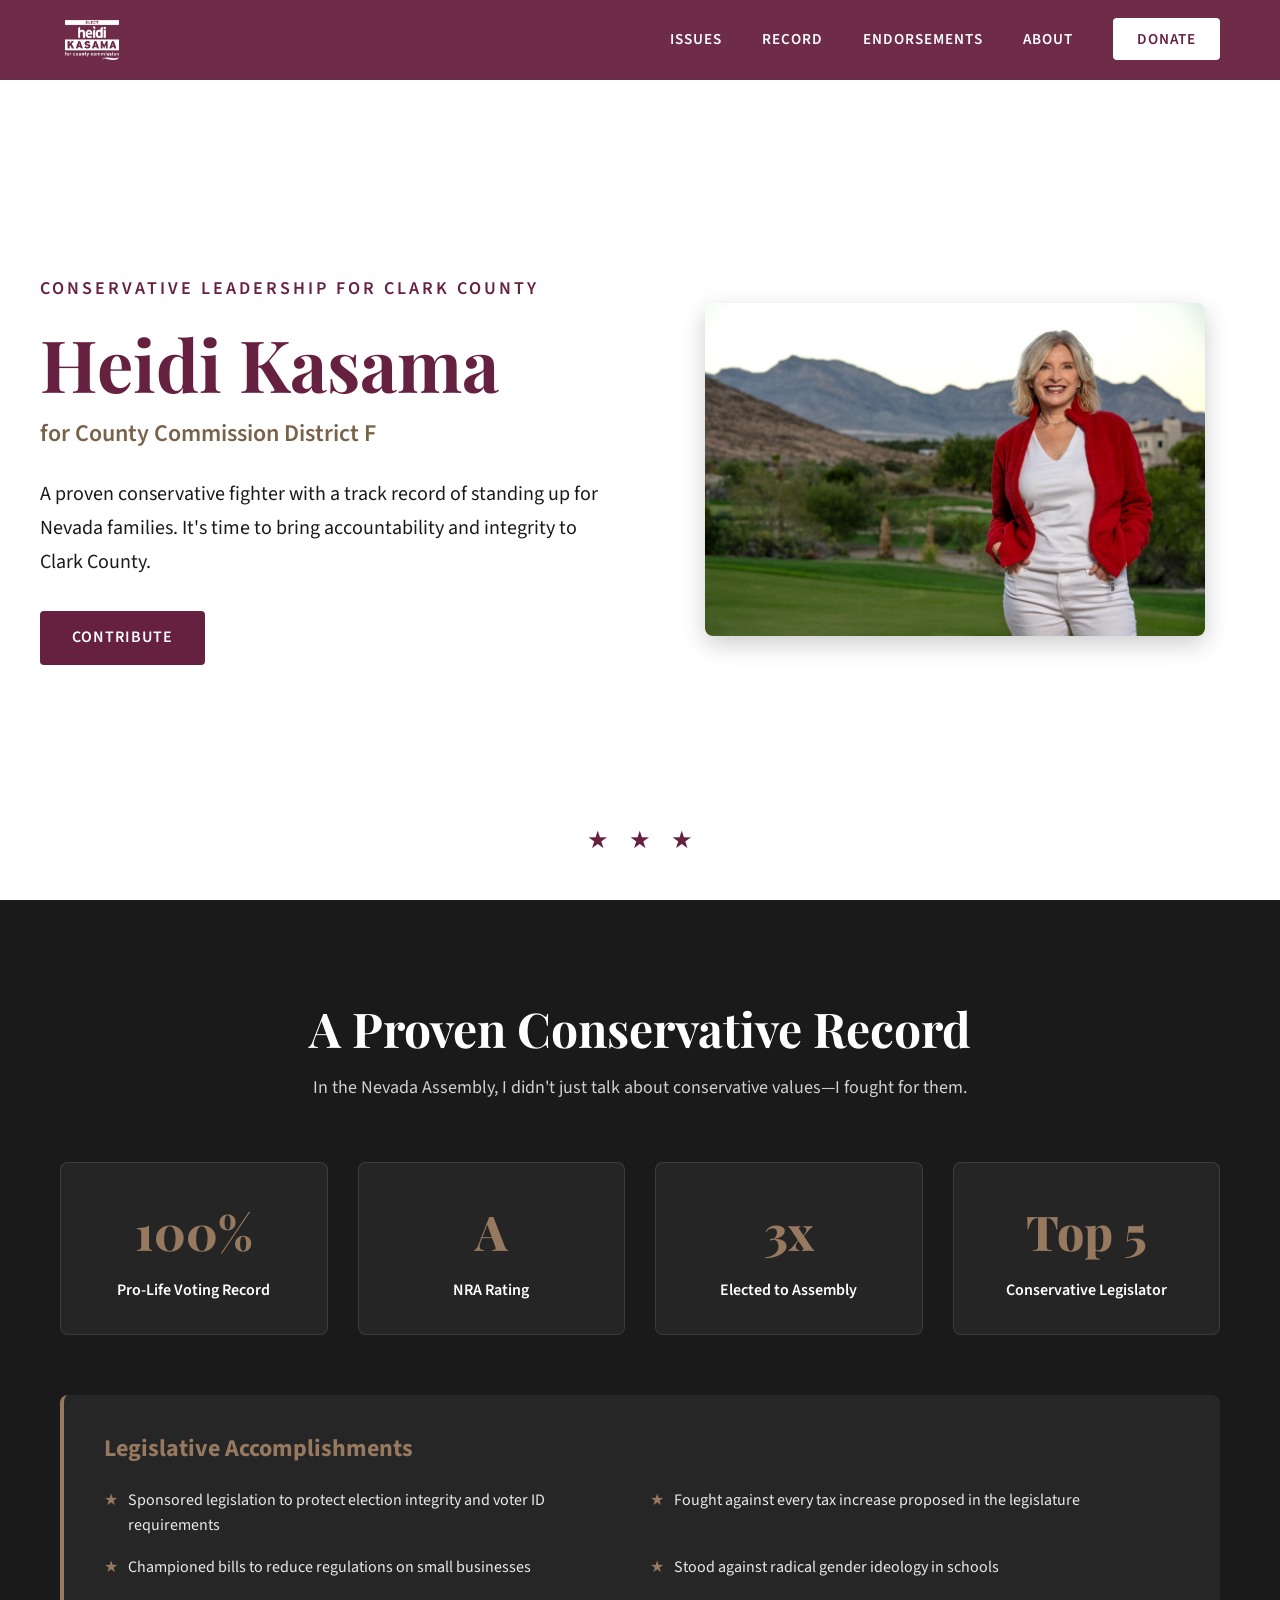
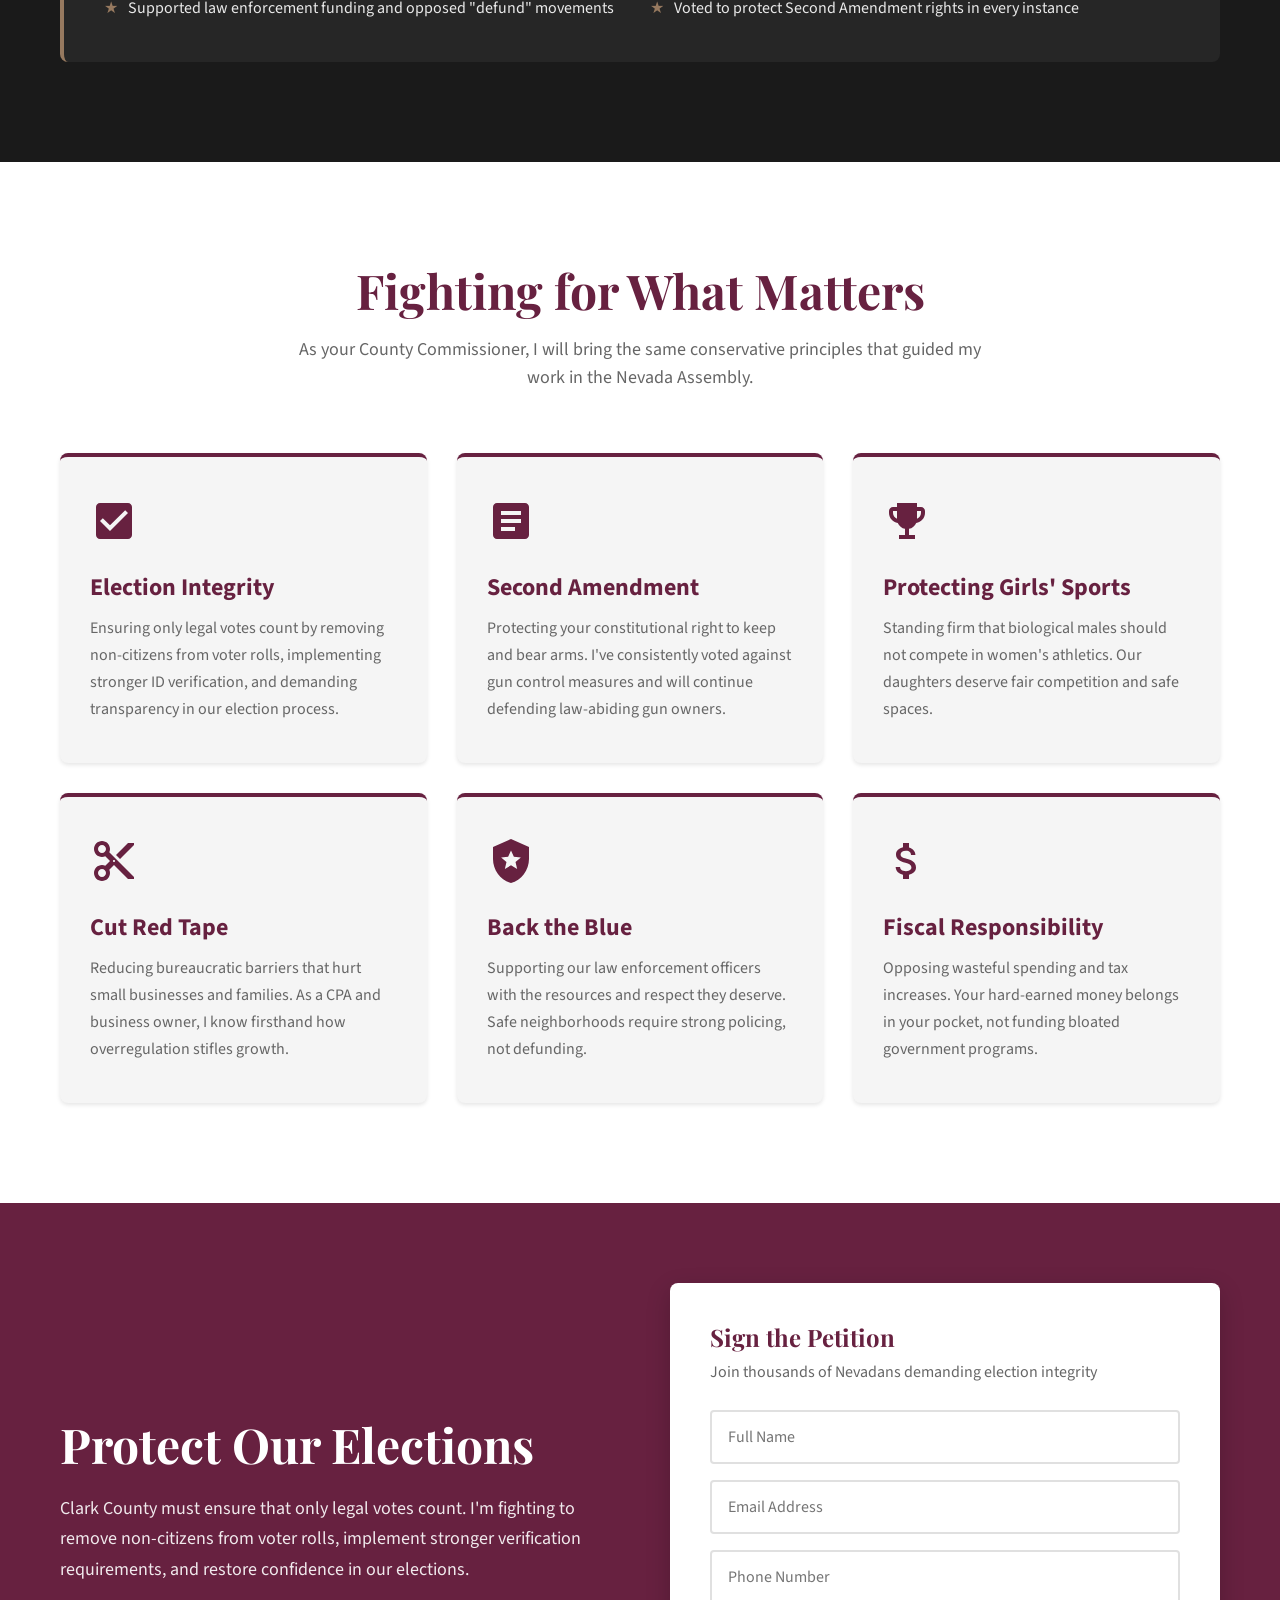
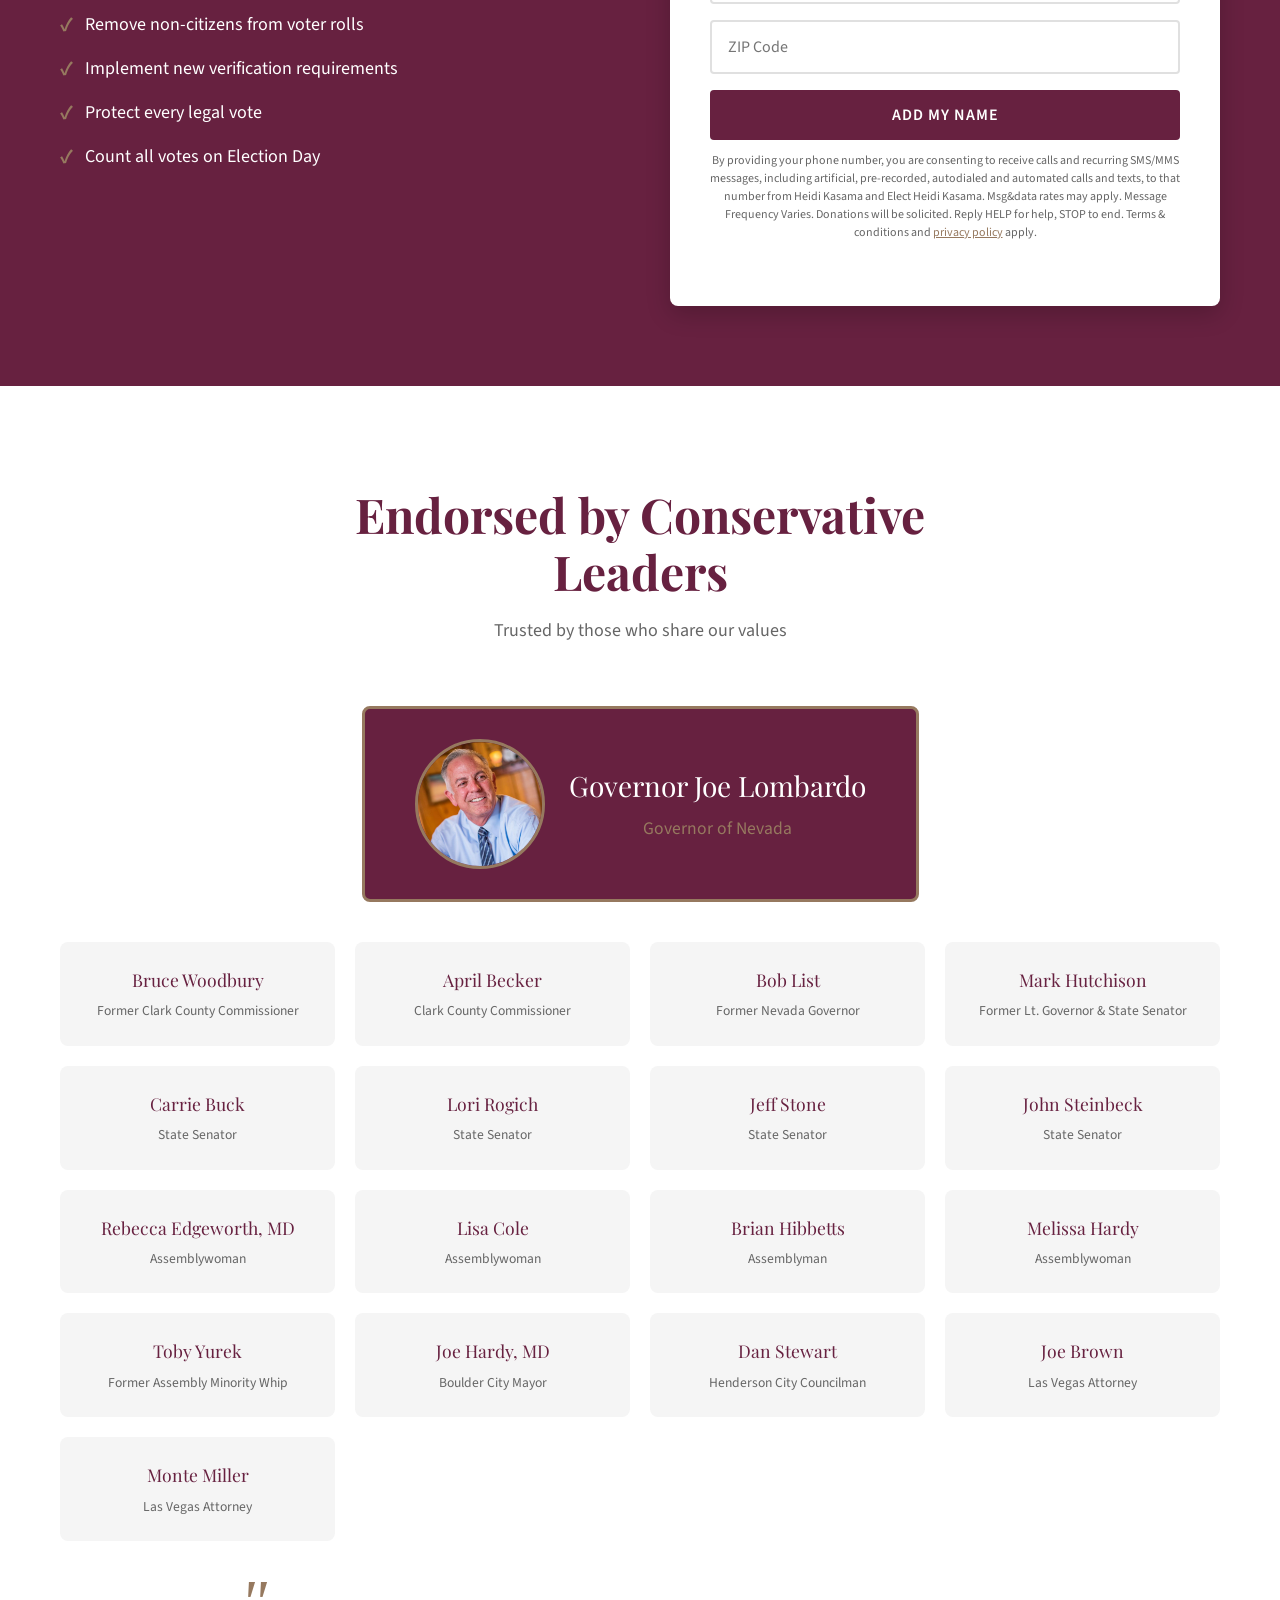
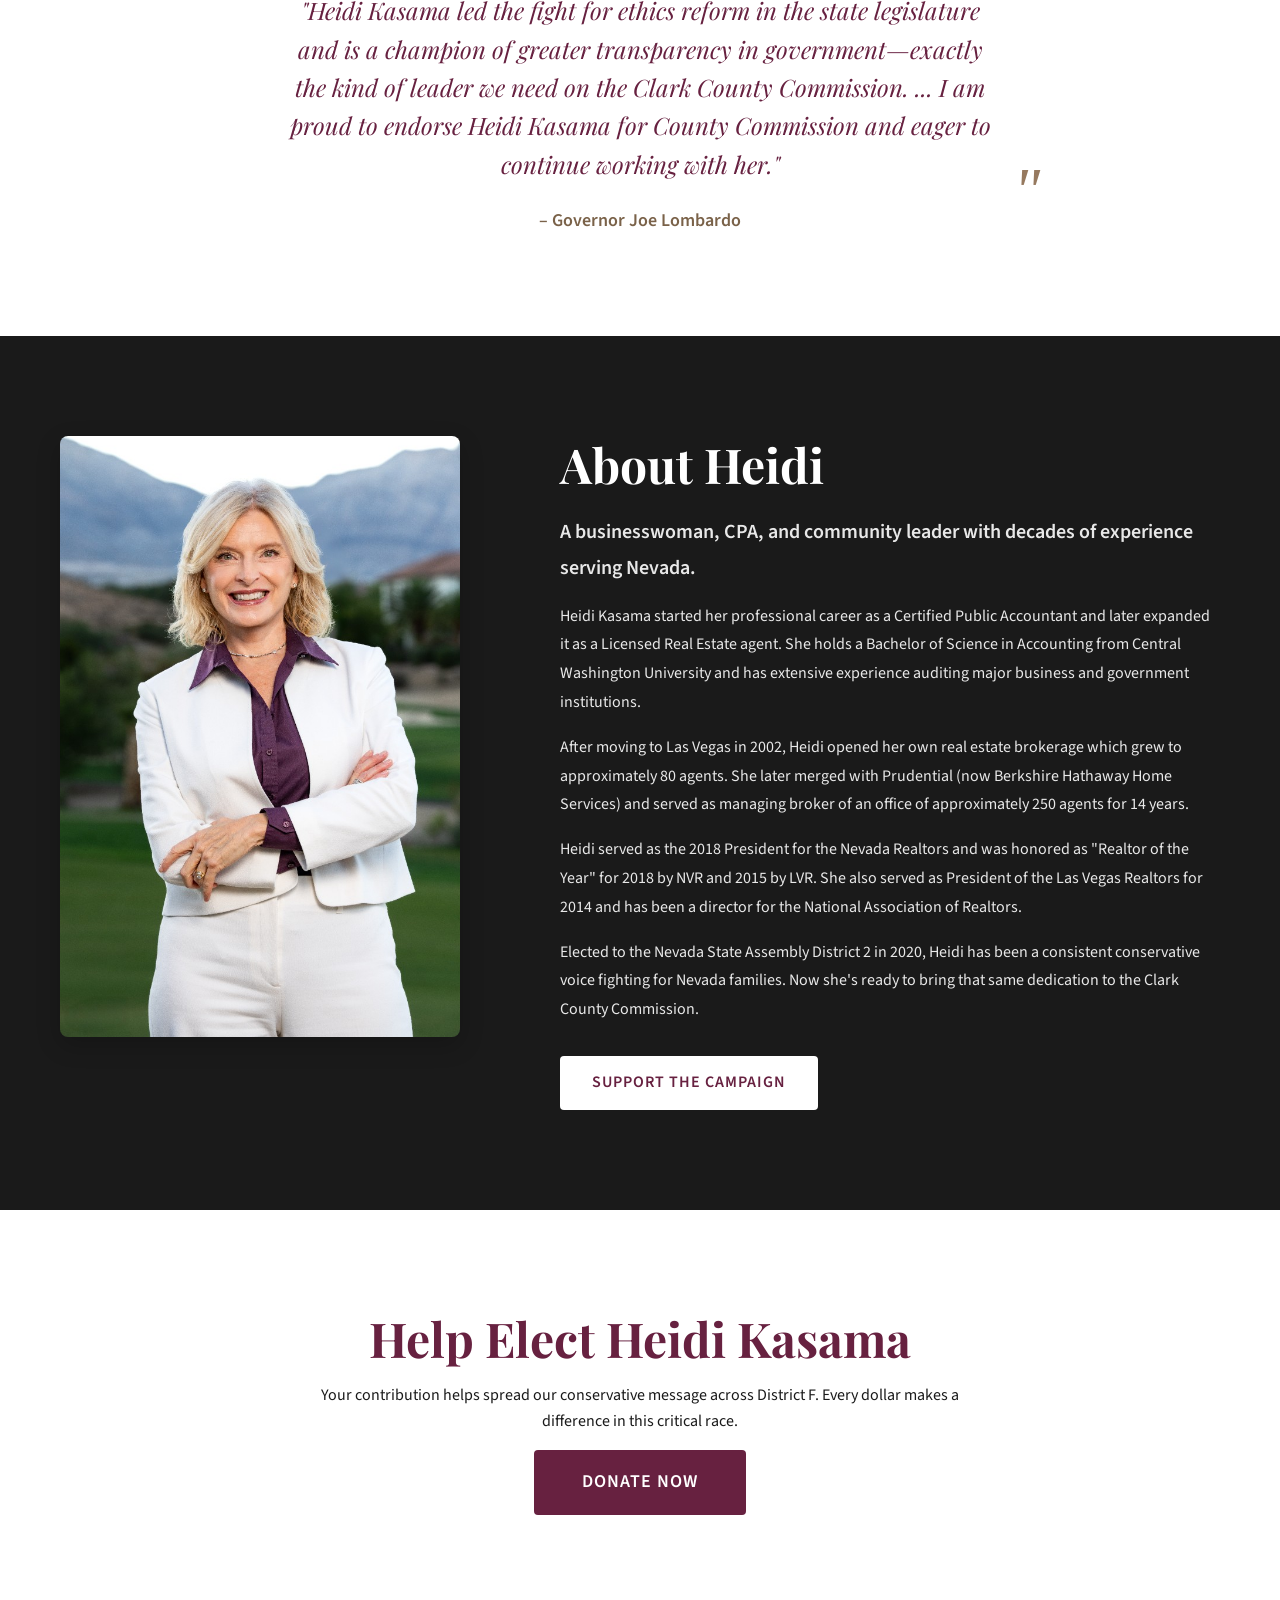
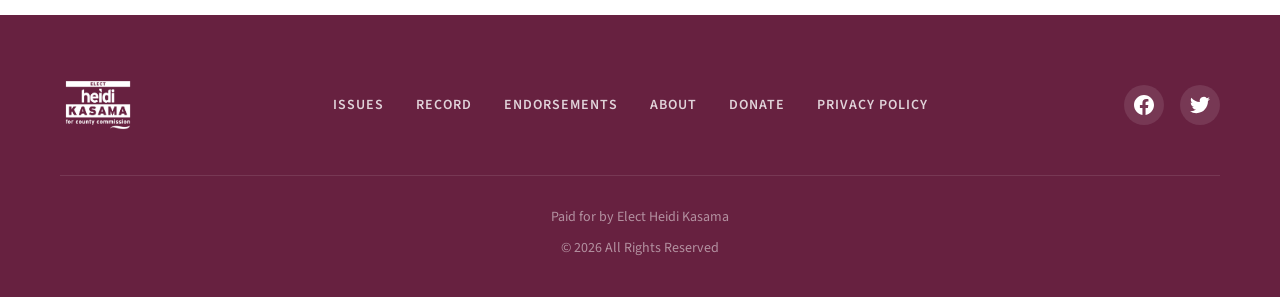
==== index.html @ c990cf84 "Add files via upload" ====
<!DOCTYPE html>
<html lang="en">
<head>
    <meta charset="UTF-8">
    <meta name="viewport" content="width=device-width, initial-scale=1.0">
    <title>Heidi Kasama for Clark County Commission District F</title>
    <meta name="description" content="Elect Heidi Kasama for Clark County Commission District F. A proven conservative leader fighting for election integrity, Second Amendment rights, and fiscal responsibility.">
    <link rel="preconnect" href="https://fonts.googleapis.com">
    <link rel="preconnect" href="https://fonts.gstatic.com" crossorigin>
    <link href="https://fonts.googleapis.com/css2?family=Playfair+Display:wght@700;800&family=Source+Sans+Pro:wght@400;600;700&display=swap" rel="stylesheet">
    <link rel="stylesheet" href="css/styles.css">
    <link rel="icon" type="image/png" href="assets/favicon.png">
    <meta property="og:title" content="Heidi Kasama for Clark County Commission District F">
    <meta property="og:description" content="A proven conservative leader fighting for election integrity, Second Amendment rights, and fiscal responsibility.">
    <meta property="og:image" content="assets/favicon.png">
    <meta property="og:type" content="website">
    <meta name="twitter:card" content="summary_large_image">
    <meta name="twitter:title" content="Heidi Kasama for Clark County Commission District F">
    <meta name="twitter:description" content="A proven conservative leader fighting for election integrity, Second Amendment rights, and fiscal responsibility.">
    <meta name="twitter:image" content="assets/favicon.png">
</head>
<body>
    <!-- Navigation -->
    <nav class="navbar" id="navbar">
        <div class="nav-container">
            <a href="#" class="nav-logo">
                <img src="assets/logo-white.png" alt="Heidi Kasama for County Commission" class="logo-img">
            </a>
            <button class="nav-toggle" id="nav-toggle" aria-label="Toggle navigation">
                <span></span>
                <span></span>
                <span></span>
            </button>
            <ul class="nav-menu" id="nav-menu">
                <li><a href="#issues" class="nav-link">Issues</a></li>
                <li><a href="#record" class="nav-link">Record</a></li>
                <li><a href="#endorsements" class="nav-link">Endorsements</a></li>
                <li><a href="#about" class="nav-link">About</a></li>
                <li><a href="#donate" class="nav-link btn-donate">Donate</a></li>
            </ul>
        </div>
    </nav>

    <!-- Hero Section -->
    <header class="hero" id="hero">
        <div class="hero-overlay"></div>
        <div class="hero-content">
            <div class="hero-text">
                <p class="hero-tagline">Conservative Leadership for Clark County</p>
                <h1>Heidi Kasama</h1>
                <p class="hero-subtitle">for County Commission District F</p>
                <p class="hero-description">A proven conservative fighter with a track record of standing up for Nevada families. It's time to bring accountability and integrity to Clark County.</p>
                <div class="hero-cta">
                    <a href="#donate" class="btn btn-primary">Contribute</a>
                </div>
            </div>
            <div class="hero-image">
                <img src="assets/hero-photo.png" alt="Heidi Kasama" class="hero-photo">
            </div>
        </div>
        <div class="hero-stars">
            <span class="star">★</span>
            <span class="star">★</span>
            <span class="star">★</span>
        </div>
    </header>

    <!-- Proven Record -->
    <section class="record" id="record">
        <div class="container">
            <div class="section-header light">
                <h2>A Proven Conservative Record</h2>
                <p>In the Nevada Assembly, I didn't just talk about conservative values—I fought for them.</p>
            </div>
            <div class="record-grid">
                <div class="record-item">
                    <div class="record-stat">100%</div>
                    <p>Pro-Life Voting Record</p>
                </div>
                <div class="record-item">
                    <div class="record-stat">A</div>
                    <p>NRA Rating</p>
                </div>
                <div class="record-item">
                    <div class="record-stat">3x</div>
                    <p>Elected to Assembly</p>
                </div>
                <div class="record-item">
                    <div class="record-stat">Top 5</div>
                    <p>Conservative Legislator</p>
                </div>
            </div>
            <div class="record-highlights">
                <h3>Legislative Accomplishments</h3>
                <ul>
                    <li>Sponsored legislation to protect election integrity and voter ID requirements</li>
                    <li>Fought against every tax increase proposed in the legislature</li>
                    <li>Championed bills to reduce regulations on small businesses</li>
                    <li>Stood against radical gender ideology in schools</li>
                    <li>Supported law enforcement funding and opposed "defund" movements</li>
                    <li>Voted to protect Second Amendment rights in every instance</li>
                </ul>
            </div>
        </div>
    </section>

    <!-- Key Issues -->
    <section class="issues" id="issues">
        <div class="container">
            <div class="section-header">
                <h2>Fighting for What Matters</h2>
                <p>As your County Commissioner, I will bring the same conservative principles that guided my work in the Nevada Assembly.</p>
            </div>
            <div class="issues-grid">
                <div class="issue-card">
                    <div class="issue-icon">
                        <!-- Ballot Box with Check -->
                        <svg viewBox="0 0 24 24" fill="currentColor"><path d="M19 3H5c-1.1 0-2 .9-2 2v14c0 1.1.9 2 2 2h14c1.1 0 2-.9 2-2V5c0-1.1-.9-2-2-2zm-9 14l-5-5 1.41-1.41L10 14.17l7.59-7.59L19 8l-9 9z"/></svg>
                    </div>
                    <h3>Election Integrity</h3>
                    <p>Ensuring only legal votes count by removing non-citizens from voter rolls, implementing stronger ID verification, and demanding transparency in our election process.</p>
                </div>
                <div class="issue-card">
                    <div class="issue-icon">
                        <!-- Scroll/Document -->
                        <svg viewBox="0 0 24 24" fill="currentColor"><path d="M19 3H5c-1.1 0-2 .9-2 2v14c0 1.1.9 2 2 2h14c1.1 0 2-.9 2-2V5c0-1.1-.9-2-2-2zm-5 14H7v-2h7v2zm3-4H7v-2h10v2zm0-4H7V7h10v2z"/></svg>
                    </div>
                    <h3>Second Amendment</h3>
                    <p>Protecting your constitutional right to keep and bear arms. I've consistently voted against gun control measures and will continue defending law-abiding gun owners.</p>
                </div>
                <div class="issue-card">
                    <div class="issue-icon">
                        <!-- Female/Trophy Symbol -->
                        <svg viewBox="0 0 24 24" fill="currentColor"><path d="M19 5h-2V3H7v2H5c-1.1 0-2 .9-2 2v1c0 2.55 1.92 4.63 4.39 4.94.63 1.5 1.98 2.63 3.61 2.96V19H8v2h8v-2h-3v-3.1c1.63-.33 2.98-1.46 3.61-2.96C19.08 12.63 21 10.55 21 8V7c0-1.1-.9-2-2-2zM5 8V7h2v3.82C5.84 10.4 5 9.3 5 8zm14 0c0 1.3-.84 2.4-2 2.82V7h2v1z"/></svg>
                    </div>
                    <h3>Protecting Girls' Sports</h3>
                    <p>Standing firm that biological males should not compete in women's athletics. Our daughters deserve fair competition and safe spaces.</p>
                </div>
                <div class="issue-card">
                    <div class="issue-icon">
                        <!-- Scissors (cutting) -->
                        <svg viewBox="0 0 24 24" fill="currentColor"><path d="M9.64 7.64c.23-.5.36-1.05.36-1.64 0-2.21-1.79-4-4-4S2 3.79 2 6s1.79 4 4 4c.59 0 1.14-.13 1.64-.36L10 12l-2.36 2.36C7.14 14.13 6.59 14 6 14c-2.21 0-4 1.79-4 4s1.79 4 4 4 4-1.79 4-4c0-.59-.13-1.14-.36-1.64L12 14l7 7h3v-1L9.64 7.64zM6 8c-1.1 0-2-.89-2-2s.9-2 2-2 2 .89 2 2-.9 2-2 2zm0 12c-1.1 0-2-.89-2-2s.9-2 2-2 2 .89 2 2-.9 2-2 2zm6-7.5c-.28 0-.5-.22-.5-.5s.22-.5.5-.5.5.22.5.5-.22.5-.5.5zM19 3l-6 6 2 2 7-7V3h-3z"/></svg>
                    </div>
                    <h3>Cut Red Tape</h3>
                    <p>Reducing bureaucratic barriers that hurt small businesses and families. As a CPA and business owner, I know firsthand how overregulation stifles growth.</p>
                </div>
                <div class="issue-card">
                    <div class="issue-icon">
                        <!-- Police Badge/Shield -->
                        <svg viewBox="0 0 24 24" fill="currentColor"><path d="M12 1L3 5v6c0 5.55 3.84 10.74 9 12 5.16-1.26 9-6.45 9-12V5l-9-4zm3.08 15L12 14.15 8.93 16l.81-3.46-2.67-2.32 3.5-.3L12 6.8l1.43 3.12 3.5.3-2.67 2.32.82 3.46z"/></svg>
                    </div>
                    <h3>Back the Blue</h3>
                    <p>Supporting our law enforcement officers with the resources and respect they deserve. Safe neighborhoods require strong policing, not defunding.</p>
                </div>
                <div class="issue-card">
                    <div class="issue-icon">
                        <!-- Dollar Sign -->
                        <svg viewBox="0 0 24 24" fill="currentColor"><path d="M11.8 10.9c-2.27-.59-3-1.2-3-2.15 0-1.09 1.01-1.85 2.7-1.85 1.78 0 2.44.85 2.5 2.1h2.21c-.07-1.72-1.12-3.3-3.21-3.81V3h-3v2.16c-1.94.42-3.5 1.68-3.5 3.61 0 2.31 1.91 3.46 4.7 4.13 2.5.6 3 1.48 3 2.41 0 .69-.49 1.79-2.7 1.79-2.06 0-2.87-.92-2.98-2.1h-2.2c.12 2.19 1.76 3.42 3.68 3.83V21h3v-2.15c1.95-.37 3.5-1.5 3.5-3.55 0-2.84-2.43-3.81-4.7-4.4z"/></svg>
                    </div>
                    <h3>Fiscal Responsibility</h3>
                    <p>Opposing wasteful spending and tax increases. Your hard-earned money belongs in your pocket, not funding bloated government programs.</p>
                </div>
            </div>
        </div>
    </section>

    <!-- Election Integrity Callout -->
    <section class="callout" id="petition">
        <div class="container">
            <div class="callout-content">
                <div class="callout-text">
                    <h2>Protect Our Elections</h2>
                    <p>Clark County must ensure that only legal votes count. I'm fighting to remove non-citizens from voter rolls, implement stronger verification requirements, and restore confidence in our elections.</p>
                    <ul class="callout-list">
                        <li><span class="check">✓</span> Remove non-citizens from voter rolls</li>
                        <li><span class="check">✓</span> Implement new verification requirements</li>
                        <li><span class="check">✓</span> Protect every legal vote</li>
                        <li><span class="check">✓</span> Count all votes on Election Day</li>
                    </ul>
                </div>
                <div class="callout-form">
                    <h3>Sign the Petition</h3>
                    <p>Join thousands of Nevadans demanding election integrity</p>
                    <form id="petition-form" class="petition-form">
                        <input type="text" name="name" placeholder="Full Name" required>
                        <input type="email" name="email" placeholder="Email Address" required>
                        <input type="tel" name="phone" placeholder="Phone Number" required>
                        <input type="text" name="zip" placeholder="ZIP Code" required>
                        <button type="submit" class="btn btn-primary btn-full">Add My Name</button>
                    </form>
                    <p class="form-note">By providing your phone number, you are consenting to receive calls and recurring SMS/MMS messages, including artificial, pre-recorded, autodialed and automated calls and texts, to that number from Heidi Kasama and Elect Heidi Kasama. Msg&amp;data rates may apply. Message Frequency Varies. Donations will be solicited. Reply HELP for help, STOP to end. Terms &amp; conditions and <a href="privacy.html">privacy policy</a> apply.</p>
                </div>
            </div>
        </div>
    </section>

    <!-- Endorsements -->
    <section class="endorsements" id="endorsements">
        <div class="container">
            <div class="section-header">
                <h2>Endorsed by Conservative Leaders</h2>
                <p>Trusted by those who share our values</p>
            </div>
            <div class="endorsements-featured">
                <div class="endorsement-card featured">
                    <img src="assets/lombardo-headshot.png" alt="Governor Joe Lombardo" class="endorsement-headshot">
                    <div class="endorsement-info">
                        <div class="endorsement-name">Governor Joe Lombardo</div>
                        <p class="endorsement-title">Governor of Nevada</p>
                    </div>
                </div>
            </div>
            <div class="endorsements-grid">
                <div class="endorsement-card">
                    <div class="endorsement-name">Bruce Woodbury</div>
                    <p class="endorsement-title">Former Clark County Commissioner</p>
                </div>
                <div class="endorsement-card">
                    <div class="endorsement-name">April Becker</div>
                    <p class="endorsement-title">Clark County Commissioner</p>
                </div>
                <div class="endorsement-card">
                    <div class="endorsement-name">Bob List</div>
                    <p class="endorsement-title">Former Nevada Governor</p>
                </div>
                <div class="endorsement-card">
                    <div class="endorsement-name">Mark Hutchison</div>
                    <p class="endorsement-title">Former Lt. Governor & State Senator</p>
                </div>
                <div class="endorsement-card">
                    <div class="endorsement-name">Carrie Buck</div>
                    <p class="endorsement-title">State Senator</p>
                </div>
                <div class="endorsement-card">
                    <div class="endorsement-name">Lori Rogich</div>
                    <p class="endorsement-title">State Senator</p>
                </div>
                <div class="endorsement-card">
                    <div class="endorsement-name">Jeff Stone</div>
                    <p class="endorsement-title">State Senator</p>
                </div>
                <div class="endorsement-card">
                    <div class="endorsement-name">John Steinbeck</div>
                    <p class="endorsement-title">State Senator</p>
                </div>
                <div class="endorsement-card">
                    <div class="endorsement-name">Rebecca Edgeworth, MD</div>
                    <p class="endorsement-title">Assemblywoman</p>
                </div>
                <div class="endorsement-card">
                    <div class="endorsement-name">Lisa Cole</div>
                    <p class="endorsement-title">Assemblywoman</p>
                </div>
                <div class="endorsement-card">
                    <div class="endorsement-name">Brian Hibbetts</div>
                    <p class="endorsement-title">Assemblyman</p>
                </div>
                <div class="endorsement-card">
                    <div class="endorsement-name">Melissa Hardy</div>
                    <p class="endorsement-title">Assemblywoman</p>
                </div>
                <div class="endorsement-card">
                    <div class="endorsement-name">Toby Yurek</div>
                    <p class="endorsement-title">Former Assembly Minority Whip</p>
                </div>
                <div class="endorsement-card">
                    <div class="endorsement-name">Joe Hardy, MD</div>
                    <p class="endorsement-title">Boulder City Mayor</p>
                </div>
                <div class="endorsement-card">
                    <div class="endorsement-name">Dan Stewart</div>
                    <p class="endorsement-title">Henderson City Councilman</p>
                </div>
                <div class="endorsement-card">
                    <div class="endorsement-name">Joe Brown</div>
                    <p class="endorsement-title">Las Vegas Attorney</p>
                </div>
                <div class="endorsement-card">
                    <div class="endorsement-name">Monte Miller</div>
                    <p class="endorsement-title">Las Vegas Attorney</p>
                </div>
            </div>
            <div class="endorsement-quote">
                <blockquote>
                    "Heidi Kasama led the fight for ethics reform in the state legislature and is a champion of greater transparency in government—exactly the kind of leader we need on the Clark County Commission. ... I am proud to endorse Heidi Kasama for County Commission and eager to continue working with her."
                </blockquote>
                <cite>– Governor Joe Lombardo</cite>
            </div>
        </div>
    </section>

    <!-- About -->
    <section class="about" id="about">
        <div class="container">
            <div class="about-content">
                <div class="about-image">
                    <img src="assets/about-photo.png" alt="Heidi Kasama" class="about-photo">
                </div>
                <div class="about-text">
                    <h2>About Heidi</h2>
                    <p class="about-lead">A businesswoman, CPA, and community leader with decades of experience serving Nevada.</p>
                    <p>Heidi Kasama started her professional career as a Certified Public Accountant and later expanded it as a Licensed Real Estate agent. She holds a Bachelor of Science in Accounting from Central Washington University and has extensive experience auditing major business and government institutions.</p>
                    <p>After moving to Las Vegas in 2002, Heidi opened her own real estate brokerage which grew to approximately 80 agents. She later merged with Prudential (now Berkshire Hathaway Home Services) and served as managing broker of an office of approximately 250 agents for 14 years.</p>
                    <p>Heidi served as the 2018 President for the Nevada Realtors and was honored as "Realtor of the Year" for 2018 by NVR and 2015 by LVR. She also served as President of the Las Vegas Realtors for 2014 and has been a director for the National Association of Realtors.</p>
                    <p>Elected to the Nevada State Assembly District 2 in 2020, Heidi has been a consistent conservative voice fighting for Nevada families. Now she's ready to bring that same dedication to the Clark County Commission.</p>
                    <div class="about-cta">
                        <a href="#donate" class="btn btn-primary">Support the Campaign</a>
                    </div>
                </div>
            </div>
        </div>
    </section>

    <!-- Donate Section -->
    <section class="donate" id="donate">
        <div class="container">
            <div class="donate-content">
                <h2>Help Elect Heidi Kasama</h2>
                <p>Your contribution helps spread our conservative message across District F. Every dollar makes a difference in this critical race.</p>
                <a href="https://secure.winred.com/elect-heidi-kasama-fe3447e0/donate" class="btn btn-primary btn-large" target="_blank" rel="noopener">Donate Now</a>
            </div>
        </div>
    </section>

    <!-- Footer -->
    <footer class="footer">
        <div class="container">
            <div class="footer-content">
                <div class="footer-logo">
                    <img src="assets/logo-white.png" alt="Heidi Kasama for County Commission">
                </div>
                <div class="footer-links">
                    <a href="#issues">Issues</a>
                    <a href="#record">Record</a>
                    <a href="#endorsements">Endorsements</a>
                    <a href="#about">About</a>
                    <a href="#donate">Donate</a>
                    <a href="privacy.html">Privacy Policy</a>
                </div>
                <div class="footer-social">
                    <a href="https://www.facebook.com/heidi.kasama" target="_blank" rel="noopener" aria-label="Facebook">
                        <svg viewBox="0 0 24 24" fill="currentColor"><path d="M24 12.073c0-6.627-5.373-12-12-12s-12 5.373-12 12c0 5.99 4.388 10.954 10.125 11.854v-8.385H7.078v-3.47h3.047V9.43c0-3.007 1.792-4.669 4.533-4.669 1.312 0 2.686.235 2.686.235v2.953H15.83c-1.491 0-1.956.925-1.956 1.874v2.25h3.328l-.532 3.47h-2.796v8.385C19.612 23.027 24 18.062 24 12.073z"/></svg>
                    </a>
                    <a href="https://twitter.com/heidikasama" target="_blank" rel="noopener" aria-label="Twitter">
                        <svg viewBox="0 0 24 24" fill="currentColor"><path d="M23.953 4.57a10 10 0 01-2.825.775 4.958 4.958 0 002.163-2.723c-.951.555-2.005.959-3.127 1.184a4.92 4.92 0 00-8.384 4.482C7.69 8.095 4.067 6.13 1.64 3.162a4.822 4.822 0 00-.666 2.475c0 1.71.87 3.213 2.188 4.096a4.904 4.904 0 01-2.228-.616v.06a4.923 4.923 0 003.946 4.827 4.996 4.996 0 01-2.212.085 4.936 4.936 0 004.604 3.417 9.867 9.867 0 01-6.102 2.105c-.39 0-.779-.023-1.17-.067a13.995 13.995 0 007.557 2.209c9.053 0 13.998-7.496 13.998-13.985 0-.21 0-.42-.015-.63A9.935 9.935 0 0024 4.59z"/></svg>
                    </a>
                </div>
            </div>
            <div class="footer-bottom">
                <p>Paid for by Elect Heidi Kasama</p>
                <p>&copy; 2026 All Rights Reserved</p>
            </div>
        </div>
    </footer>

    <script src="js/main.js"></script>
</body>
</html>
---- css/styles.css ----
/* ===================================
   Heidi Kasama Campaign Website
   Color Palette from Logo:
   - Burgundy: #722F37
   - Gold/Tan: #A68B5B
   - Black: #1A1A1A
   - White: #FFFFFF
   =================================== */

:root {
    --burgundy: #672140;
    --burgundy-dark: #521a33;
    --burgundy-light: #7d2a4d;
    --gold: #96795f;
    --gold-light: #b09479;
    --gold-dark: #7a6249;
    --black: #1A1A1A;
    --white: #FFFFFF;
    --gray-light: #F5F5F5;
    --gray: #E0E0E0;
    --gray-dark: #666666;
    
    --font-display: 'Playfair Display', Georgia, serif;
    --font-body: 'Source Sans Pro', -apple-system, BlinkMacSystemFont, sans-serif;
    
    --shadow-sm: 0 2px 4px rgba(0,0,0,0.1);
    --shadow-md: 0 4px 12px rgba(0,0,0,0.15);
    --shadow-lg: 0 8px 24px rgba(0,0,0,0.2);
    
    --transition: all 0.3s ease;
}

/* Reset & Base */
*, *::before, *::after {
    box-sizing: border-box;
    margin: 0;
    padding: 0;
}

html {
    scroll-behavior: smooth;
}

body {
    font-family: var(--font-body);
    font-size: 16px;
    line-height: 1.6;
    color: var(--black);
    background: var(--white);
}

img {
    max-width: 100%;
    height: auto;
    display: block;
}

a {
    color: inherit;
    text-decoration: none;
}

ul {
    list-style: none;
}

.container {
    max-width: 1200px;
    margin: 0 auto;
    padding: 0 20px;
}

/* Typography */
h1, h2, h3, h4 {
    font-family: var(--font-display);
    font-weight: 700;
    line-height: 1.2;
}

h1 { font-size: clamp(2.5rem, 6vw, 4.5rem); }
h2 { font-size: clamp(2rem, 4vw, 3rem); }
h3 { font-size: clamp(1.25rem, 2vw, 1.5rem); }

/* Buttons */
.btn {
    display: inline-block;
    padding: 14px 32px;
    font-family: var(--font-body);
    font-size: 1rem;
    font-weight: 600;
    text-transform: uppercase;
    letter-spacing: 1px;
    border: none;
    border-radius: 4px;
    cursor: pointer;
    transition: var(--transition);
}

.btn-primary {
    background: var(--burgundy);
    color: var(--white);
}

.btn-primary:hover {
    background: var(--burgundy-dark);
    transform: translateY(-2px);
    box-shadow: var(--shadow-md);
}

.btn-secondary {
    background: transparent;
    color: var(--burgundy);
    border: 2px solid var(--burgundy);
}

.btn-secondary:hover {
    background: var(--burgundy);
    color: var(--white);
}

.btn-full {
    width: 100%;
}

.btn-large {
    padding: 18px 48px;
    font-size: 1.125rem;
}

/* Navigation - BURGUNDY */
.navbar {
    position: fixed;
    top: 0;
    left: 0;
    right: 0;
    z-index: 1000;
    background: rgba(103, 33, 64, 0.95);
    backdrop-filter: blur(10px);
    padding: 15px 0;
    transition: var(--transition);
}

.navbar.scrolled {
    padding: 10px 0;
    box-shadow: var(--shadow-md);
}

.nav-container {
    max-width: 1200px;
    margin: 0 auto;
    padding: 0 20px;
    display: flex;
    justify-content: space-between;
    align-items: center;
}

.nav-logo .logo-img {
    height: 50px;
    width: auto;
}

.nav-menu {
    display: flex;
    align-items: center;
    gap: 40px;
}

.nav-link {
    color: var(--white);
    font-weight: 600;
    font-size: 0.95rem;
    text-transform: uppercase;
    letter-spacing: 1px;
    transition: var(--transition);
}

.nav-link:hover {
    color: var(--gold);
}

.nav-link.btn-donate {
    background: var(--white);
    color: var(--burgundy);
    padding: 10px 24px;
    border-radius: 4px;
}

.nav-link.btn-donate:hover {
    background: var(--gold);
    color: var(--white);
}

.nav-toggle {
    display: none;
    flex-direction: column;
    gap: 5px;
    background: none;
    border: none;
    cursor: pointer;
    padding: 5px;
}

.nav-toggle span {
    display: block;
    width: 25px;
    height: 2px;
    background: var(--white);
    transition: var(--transition);
}

/* Hero Section - WHITE */
.hero {
    position: relative;
    min-height: 100vh;
    display: flex;
    align-items: center;
    background: var(--white);
    padding: 120px 20px 80px;
    overflow: hidden;
}

.hero-overlay {
    display: none;
}

.hero-content {
    position: relative;
    max-width: 1200px;
    margin: 0 auto;
    display: grid;
    grid-template-columns: 1fr 1fr;
    gap: 60px;
    align-items: center;
}

.hero-tagline {
    color: var(--burgundy);
    font-size: 1.125rem;
    font-weight: 600;
    text-transform: uppercase;
    letter-spacing: 3px;
    margin-bottom: 16px;
}

.hero h1 {
    color: var(--burgundy);
    margin-bottom: 8px;
}

.hero-subtitle {
    color: var(--gold-dark);
    font-size: 1.5rem;
    font-weight: 600;
    margin-bottom: 24px;
}

.hero-description {
    color: var(--black);
    font-size: 1.25rem;
    line-height: 1.7;
    margin-bottom: 32px;
}

.hero-cta {
    display: flex;
    gap: 16px;
    flex-wrap: wrap;
}

.hero-image {
    display: flex;
    justify-content: center;
}

.hero-photo {
    width: 100%;
    max-width: 500px;
    border-radius: 8px;
    box-shadow: var(--shadow-lg);
    object-fit: cover;
}

.image-placeholder {
    width: 100%;
    max-width: 400px;
    aspect-ratio: 3/4;
    background: linear-gradient(135deg, var(--burgundy) 0%, var(--burgundy-dark) 100%);
    border-radius: 8px;
    display: flex;
    align-items: center;
    justify-content: center;
    color: var(--white);
    font-size: 1.25rem;
    font-weight: 600;
    box-shadow: var(--shadow-lg);
}

.hero-stars {
    position: absolute;
    bottom: 40px;
    left: 50%;
    transform: translateX(-50%);
    display: flex;
    gap: 20px;
}

.hero-stars .star {
    color: var(--burgundy);
    font-size: 1.5rem;
    animation: pulse 2s ease-in-out infinite;
}

.hero-stars .star:nth-child(2) {
    animation-delay: 0.3s;
}

.hero-stars .star:nth-child(3) {
    animation-delay: 0.6s;
}

@keyframes pulse {
    0%, 100% { opacity: 0.5; transform: scale(1); }
    50% { opacity: 1; transform: scale(1.1); }
}

/* Callout Section (Election Integrity) - BURGUNDY */
.callout {
    background: var(--burgundy);
    padding: 80px 20px;
}

.callout-content {
    display: grid;
    grid-template-columns: 1fr 1fr;
    gap: 60px;
    align-items: center;
}

.callout-text h2 {
    color: var(--white);
    margin-bottom: 20px;
}

.callout-text p {
    color: rgba(255,255,255,0.9);
    font-size: 1.125rem;
    line-height: 1.7;
    margin-bottom: 24px;
}

.callout-list {
    display: flex;
    flex-direction: column;
    gap: 12px;
}

.callout-list li {
    color: var(--white);
    font-size: 1.125rem;
    display: flex;
    align-items: center;
    gap: 12px;
}

.callout-list .check {
    color: var(--gold);
    font-weight: bold;
    font-size: 1.25rem;
}

.callout-form {
    background: var(--white);
    padding: 40px;
    border-radius: 8px;
    box-shadow: var(--shadow-lg);
}

.callout-form h3 {
    color: var(--burgundy);
    margin-bottom: 8px;
}

.callout-form > p {
    color: var(--gray-dark);
    margin-bottom: 24px;
}

.petition-form {
    display: flex;
    flex-direction: column;
    gap: 16px;
}

.petition-form input {
    padding: 14px 16px;
    border: 2px solid var(--gray);
    border-radius: 4px;
    font-size: 1rem;
    font-family: var(--font-body);
    transition: var(--transition);
}

.petition-form input:focus {
    outline: none;
    border-color: var(--burgundy);
}

.form-note {
    font-size: 0.875rem;
    color: var(--gray-dark);
    text-align: center;
    margin-top: 12px;
}

/* Issues Section - WHITE */
.issues {
    padding: 100px 20px;
    background: var(--white);
}

.section-header {
    text-align: center;
    max-width: 700px;
    margin: 0 auto 60px;
}

.section-header h2 {
    color: var(--burgundy);
    margin-bottom: 16px;
}

.section-header p {
    color: var(--gray-dark);
    font-size: 1.125rem;
}

.section-header.light h2 {
    color: var(--white);
}

.section-header.light p {
    color: rgba(255,255,255,0.8);
}

.issues-grid {
    display: grid;
    grid-template-columns: repeat(3, 1fr);
    gap: 30px;
}

.issue-card {
    background: var(--gray-light);
    padding: 40px 30px;
    border-radius: 8px;
    box-shadow: var(--shadow-sm);
    transition: var(--transition);
    border-top: 4px solid var(--burgundy);
}

.issue-card:hover {
    transform: translateY(-8px);
    box-shadow: var(--shadow-lg);
}

.issue-icon {
    margin-bottom: 20px;
}

.issue-icon svg {
    width: 48px;
    height: 48px;
    fill: var(--burgundy);
}

.issue-card h3 {
    color: var(--burgundy);
    margin-bottom: 12px;
    font-family: var(--font-body);
    font-weight: 700;
}

.issue-card p {
    color: var(--gray-dark);
    line-height: 1.7;
}

/* Record Section - DARK GRAY */
.record {
    padding: 100px 20px;
    background: var(--black);
}

.record-grid {
    display: grid;
    grid-template-columns: repeat(4, 1fr);
    gap: 30px;
    margin-bottom: 60px;
}

.record-item {
    text-align: center;
    padding: 30px;
    background: rgba(255,255,255,0.05);
    border-radius: 8px;
    border: 1px solid rgba(255,255,255,0.1);
}

.record-stat {
    font-family: var(--font-display);
    font-size: 3rem;
    font-weight: 800;
    color: var(--gold);
    margin-bottom: 8px;
}

.record-item p {
    color: var(--white);
    font-weight: 600;
}

.record-highlights {
    background: rgba(255,255,255,0.05);
    padding: 40px;
    border-radius: 8px;
    border-left: 4px solid var(--gold);
}

.record-highlights h3 {
    color: var(--gold);
    margin-bottom: 24px;
    font-family: var(--font-body);
}

.record-highlights ul {
    display: grid;
    grid-template-columns: repeat(2, 1fr);
    gap: 16px;
}

.record-highlights li {
    color: rgba(255,255,255,0.9);
    padding-left: 24px;
    position: relative;
}

.record-highlights li::before {
    content: "★";
    position: absolute;
    left: 0;
    color: var(--gold);
}

/* Endorsements Section - WHITE */
.endorsements {
    padding: 100px 20px;
    background: var(--white);
}

.endorsements-featured {
    display: flex;
    justify-content: center;
    margin-bottom: 40px;
}

.endorsement-card.featured {
    background: var(--burgundy);
    padding: 30px 50px;
    border: 3px solid var(--gold);
    display: flex;
    align-items: center;
    gap: 24px;
}

.endorsement-headshot {
    width: 130px;
    height: 130px;
    border-radius: 50%;
    object-fit: cover;
    border: 3px solid var(--gold);
}

.endorsement-card.featured .endorsement-name {
    color: var(--white);
    font-size: 1.75rem;
}

.endorsement-card.featured .endorsement-title {
    color: var(--gold);
    font-size: 1.1rem;
}

.endorsement-card.featured:hover {
    background: var(--burgundy-dark);
}

.endorsement-card.featured:hover .endorsement-name,
.endorsement-card.featured:hover .endorsement-title {
    color: var(--white);
}

.endorsements-grid {
    display: grid;
    grid-template-columns: repeat(4, 1fr);
    gap: 20px;
    margin-bottom: 50px;
}

.endorsement-card {
    background: var(--gray-light);
    padding: 24px 20px;
    border-radius: 8px;
    text-align: center;
    transition: var(--transition);
}

.endorsement-card:hover {
    background: var(--burgundy);
}

.endorsement-card:hover .endorsement-name,
.endorsement-card:hover .endorsement-title {
    color: var(--white);
}

.endorsement-name {
    font-family: var(--font-display);
    font-size: 1.1rem;
    color: var(--burgundy);
    margin-bottom: 6px;
    transition: var(--transition);
}

.endorsement-title {
    color: var(--gray-dark);
    font-size: 0.85rem;
    transition: var(--transition);
}

.endorsement-quote {
    max-width: 800px;
    margin: 0 auto;
    text-align: center;
}

.endorsement-quote blockquote {
    font-family: var(--font-display);
    font-size: 1.5rem;
    font-style: italic;
    color: var(--burgundy);
    position: relative;
    padding: 0 40px;
}

.endorsement-quote blockquote::before,
.endorsement-quote blockquote::after {
    content: '"';
    font-size: 4rem;
    color: var(--gold);
    position: absolute;
    font-family: Georgia, serif;
    line-height: 1;
}

.endorsement-quote blockquote::before {
    top: -20px;
    left: 0;
}

.endorsement-quote blockquote::after {
    bottom: -40px;
    right: 0;
}

.endorsement-quote cite {
    display: block;
    margin-top: 24px;
    font-family: var(--font-body);
    font-size: 1.125rem;
    font-style: normal;
    font-weight: 600;
    color: var(--gold-dark);
}

/* About Section - DARK GRAY */
.about {
    padding: 100px 20px;
    background: var(--black);
}

.about-content {
    display: grid;
    grid-template-columns: 1fr 1.5fr;
    gap: 60px;
    align-items: start;
}

.about-image .image-placeholder {
    aspect-ratio: 4/5;
    max-width: 100%;
}

.about-photo {
    width: 100%;
    max-width: 400px;
    border-radius: 8px;
    box-shadow: var(--shadow-lg);
    object-fit: cover;
}

.about-text h2 {
    color: var(--white);
    margin-bottom: 20px;
}

.about-lead {
    font-size: 1.25rem;
    color: var(--gold);
    font-weight: 600;
    margin-bottom: 24px;
}

.about-text p {
    color: rgba(255,255,255,0.9);
    margin-bottom: 16px;
    line-height: 1.8;
}

.about-cta {
    margin-top: 32px;
}

.about-cta .btn-primary {
    background: var(--white);
    color: var(--burgundy);
}

.about-cta .btn-primary:hover {
    background: var(--gold);
    color: var(--white);
}

/* Donate Section - WHITE */
.donate {
    padding: 100px 20px;
    background: var(--white);
    text-align: center;
}

.donate-content {
    max-width: 700px;
    margin: 0 auto;
}

.donate h2 {
    color: var(--burgundy);
    margin-bottom: 16px;
}

.donate > .donate-content > p {
    color: var(--black);
    font-size: 1.125rem;
    margin-bottom: 32px;
}

.donate .btn {
    margin-top: 16px;
}

.donate-amounts {
    display: flex;
    justify-content: center;
    flex-wrap: wrap;
    gap: 12px;
    margin-bottom: 32px;
}

.amount-btn {
    padding: 14px 28px;
    background: transparent;
    border: 2px solid var(--burgundy);
    color: var(--burgundy);
    font-family: var(--font-body);
    font-size: 1rem;
    font-weight: 600;
    border-radius: 4px;
    cursor: pointer;
    transition: var(--transition);
}

.amount-btn:hover,
.amount-btn.active {
    background: var(--burgundy);
    color: var(--white);
}

.donate-note {
    color: var(--gray-dark);
    font-size: 0.875rem;
    margin-top: 24px;
}

/* Footer - BURGUNDY */
.footer {
    background: var(--burgundy);
    padding: 60px 20px 30px;
}

.footer-content {
    display: flex;
    justify-content: space-between;
    align-items: center;
    padding-bottom: 40px;
    border-bottom: 1px solid rgba(255,255,255,0.1);
    margin-bottom: 30px;
}

.footer-logo img {
    height: 60px;
    width: auto;
}

.footer-links {
    display: flex;
    gap: 32px;
}

.footer-links a {
    color: rgba(255,255,255,0.8);
    font-weight: 600;
    text-transform: uppercase;
    font-size: 0.875rem;
    letter-spacing: 1px;
    transition: var(--transition);
}

.footer-links a:hover {
    color: var(--gold);
}

.footer-social {
    display: flex;
    gap: 16px;
}

.footer-social a {
    width: 40px;
    height: 40px;
    display: flex;
    align-items: center;
    justify-content: center;
    background: rgba(255,255,255,0.1);
    border-radius: 50%;
    transition: var(--transition);
}

.footer-social a:hover {
    background: var(--burgundy);
}

.footer-social svg {
    width: 20px;
    height: 20px;
    fill: var(--white);
}

.footer-bottom {
    text-align: center;
}

.footer-bottom p {
    color: rgba(255,255,255,0.5);
    font-size: 0.875rem;
    margin-bottom: 8px;
}

/* Responsive Design */
@media (max-width: 1024px) {
    .hero-content {
        grid-template-columns: 1fr;
        text-align: center;
    }
    
    .hero-cta {
        justify-content: center;
    }
    
    .hero-image {
        order: -1;
    }
    
    .image-placeholder {
        max-width: 300px;
    }
    
    .callout-content {
        grid-template-columns: 1fr;
    }
    
    .issues-grid {
        grid-template-columns: repeat(2, 1fr);
    }
    
    .record-grid {
        grid-template-columns: repeat(2, 1fr);
    }
    
    .record-highlights ul {
        grid-template-columns: 1fr;
    }
    
    .endorsements-grid {
        grid-template-columns: repeat(3, 1fr);
    }
    
    .endorsement-card.featured {
        padding: 30px 40px;
    }
    
    .about-content {
        grid-template-columns: 1fr;
    }
    
    .about-image {
        display: flex;
        justify-content: center;
    }
    
    .about-image .image-placeholder {
        max-width: 300px;
    }
}

@media (max-width: 768px) {
    .nav-menu {
        position: fixed;
        top: 0;
        right: -100%;
        width: 80%;
        max-width: 300px;
        height: 100vh;
        background: var(--black);
        flex-direction: column;
        padding: 100px 40px 40px;
        gap: 24px;
        transition: var(--transition);
    }
    
    .nav-menu.active {
        right: 0;
    }
    
    .nav-toggle {
        display: flex;
        z-index: 1001;
    }
    
    .nav-toggle.active span:nth-child(1) {
        transform: rotate(45deg) translate(5px, 5px);
    }
    
    .nav-toggle.active span:nth-child(2) {
        opacity: 0;
    }
    
    .nav-toggle.active span:nth-child(3) {
        transform: rotate(-45deg) translate(5px, -5px);
    }
    
    .issues-grid {
        grid-template-columns: 1fr;
    }
    
    .record-grid {
        grid-template-columns: repeat(2, 1fr);
    }
    
    .endorsements-grid {
        grid-template-columns: repeat(2, 1fr);
    }
    
    .footer-content {
        flex-direction: column;
        gap: 30px;
        text-align: center;
    }
    
    .footer-links {
        flex-wrap: wrap;
        justify-content: center;
    }
}

/* Privacy Policy Page */
.privacy-content {
    padding: 140px 20px 80px;
    background: var(--white);
    min-height: calc(100vh - 200px);
}

.privacy-content h1 {
    font-family: var(--font-heading);
    font-size: 2.5rem;
    color: var(--burgundy);
    margin-bottom: 40px;
}

.privacy-content h2 {
    font-family: var(--font-heading);
    font-size: 1.5rem;
    color: var(--burgundy);
    margin-top: 40px;
    margin-bottom: 16px;
}

.privacy-content p {
    color: var(--gray-700);
    line-height: 1.8;
    margin-bottom: 16px;
}

.privacy-content strong {
    color: var(--black);
}

/* Form note styling */
.form-note {
    font-size: 0.75rem;
    line-height: 1.5;
    color: rgba(255, 255, 255, 0.7);
    margin-top: 12px;
}

.form-note a {
    color: var(--gold);
    text-decoration: underline;
}

.form-note a:hover {
    color: var(--white);
}

@media (max-width: 480px) {
    .hero {
        padding: 100px 20px 60px;
    }
    
    .hero-cta {
        flex-direction: column;
    }
    
    .btn {
        width: 100%;
        text-align: center;
    }
    
    .record-grid {
        grid-template-columns: 1fr;
    }
    
    .callout-form {
        padding: 30px 20px;
    }
    
    .donate-amounts {
        flex-direction: column;
    }
    
    .amount-btn {
        width: 100%;
    }
}
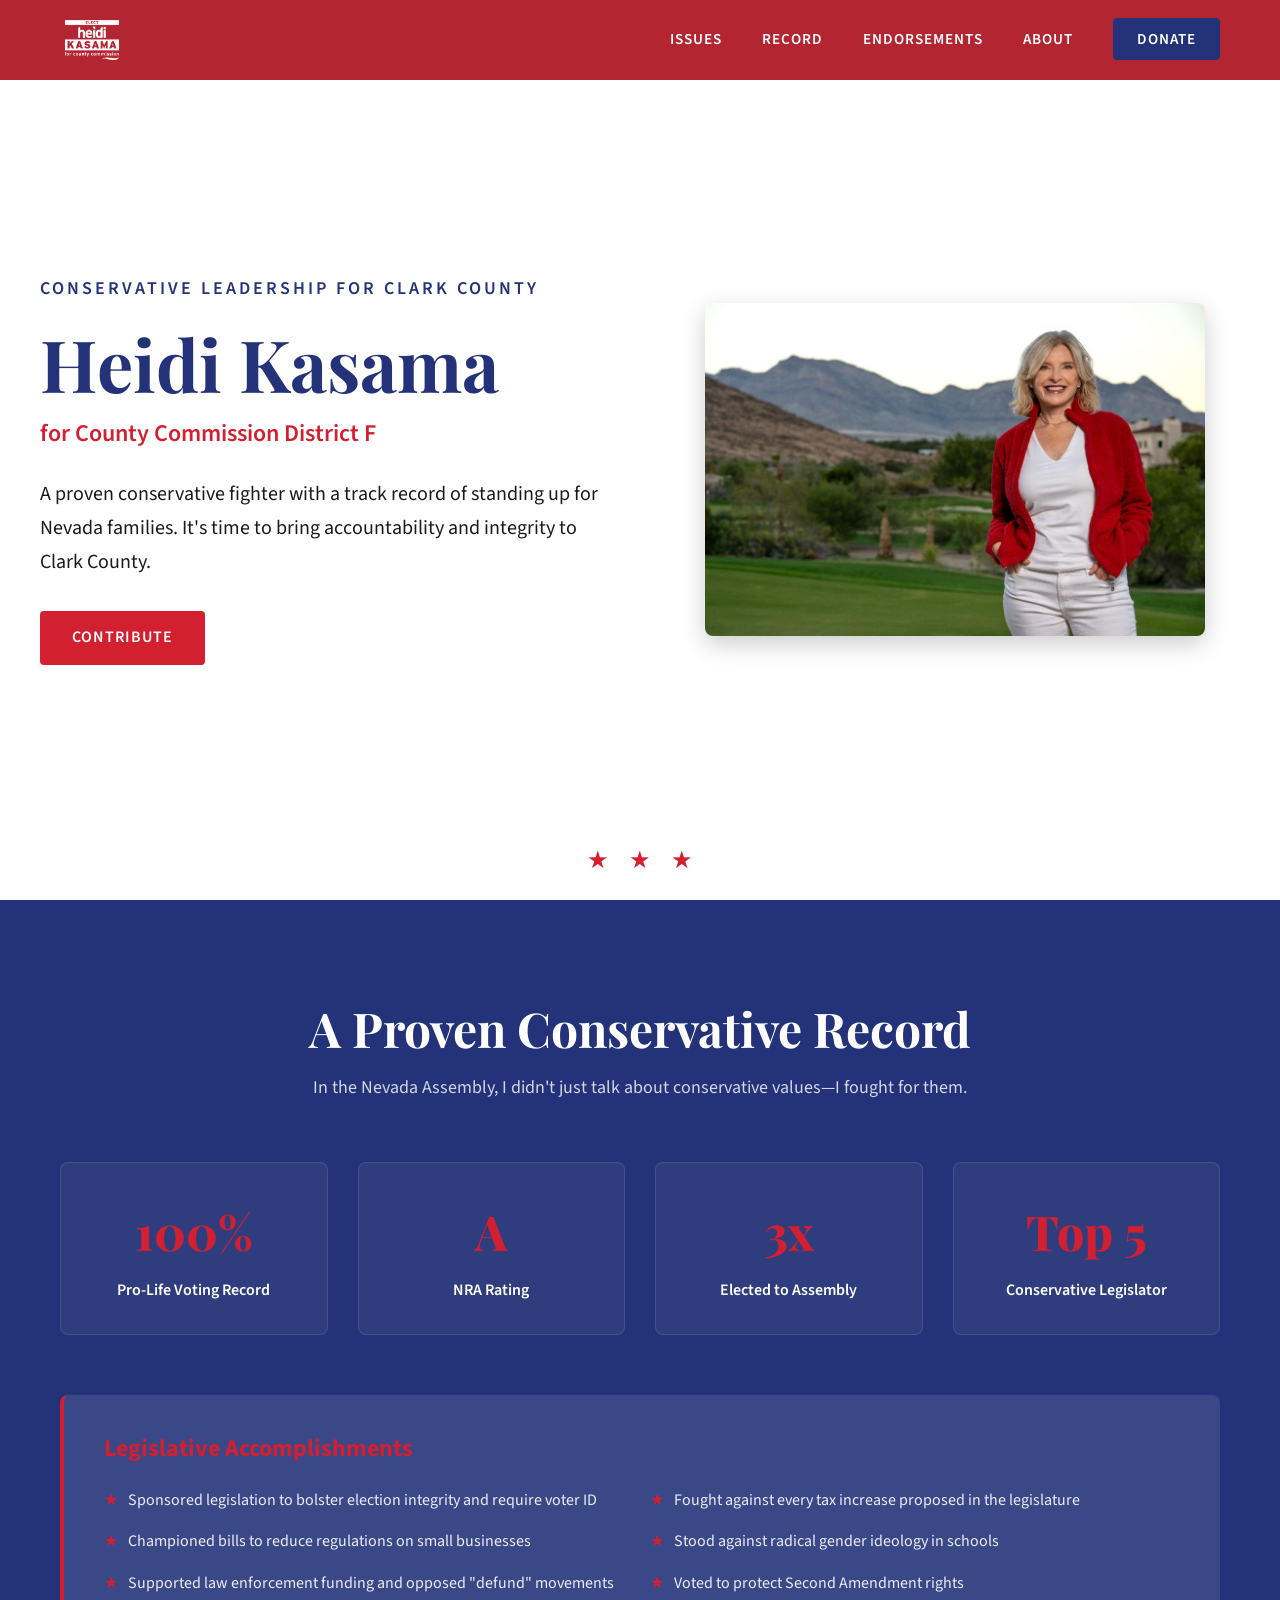
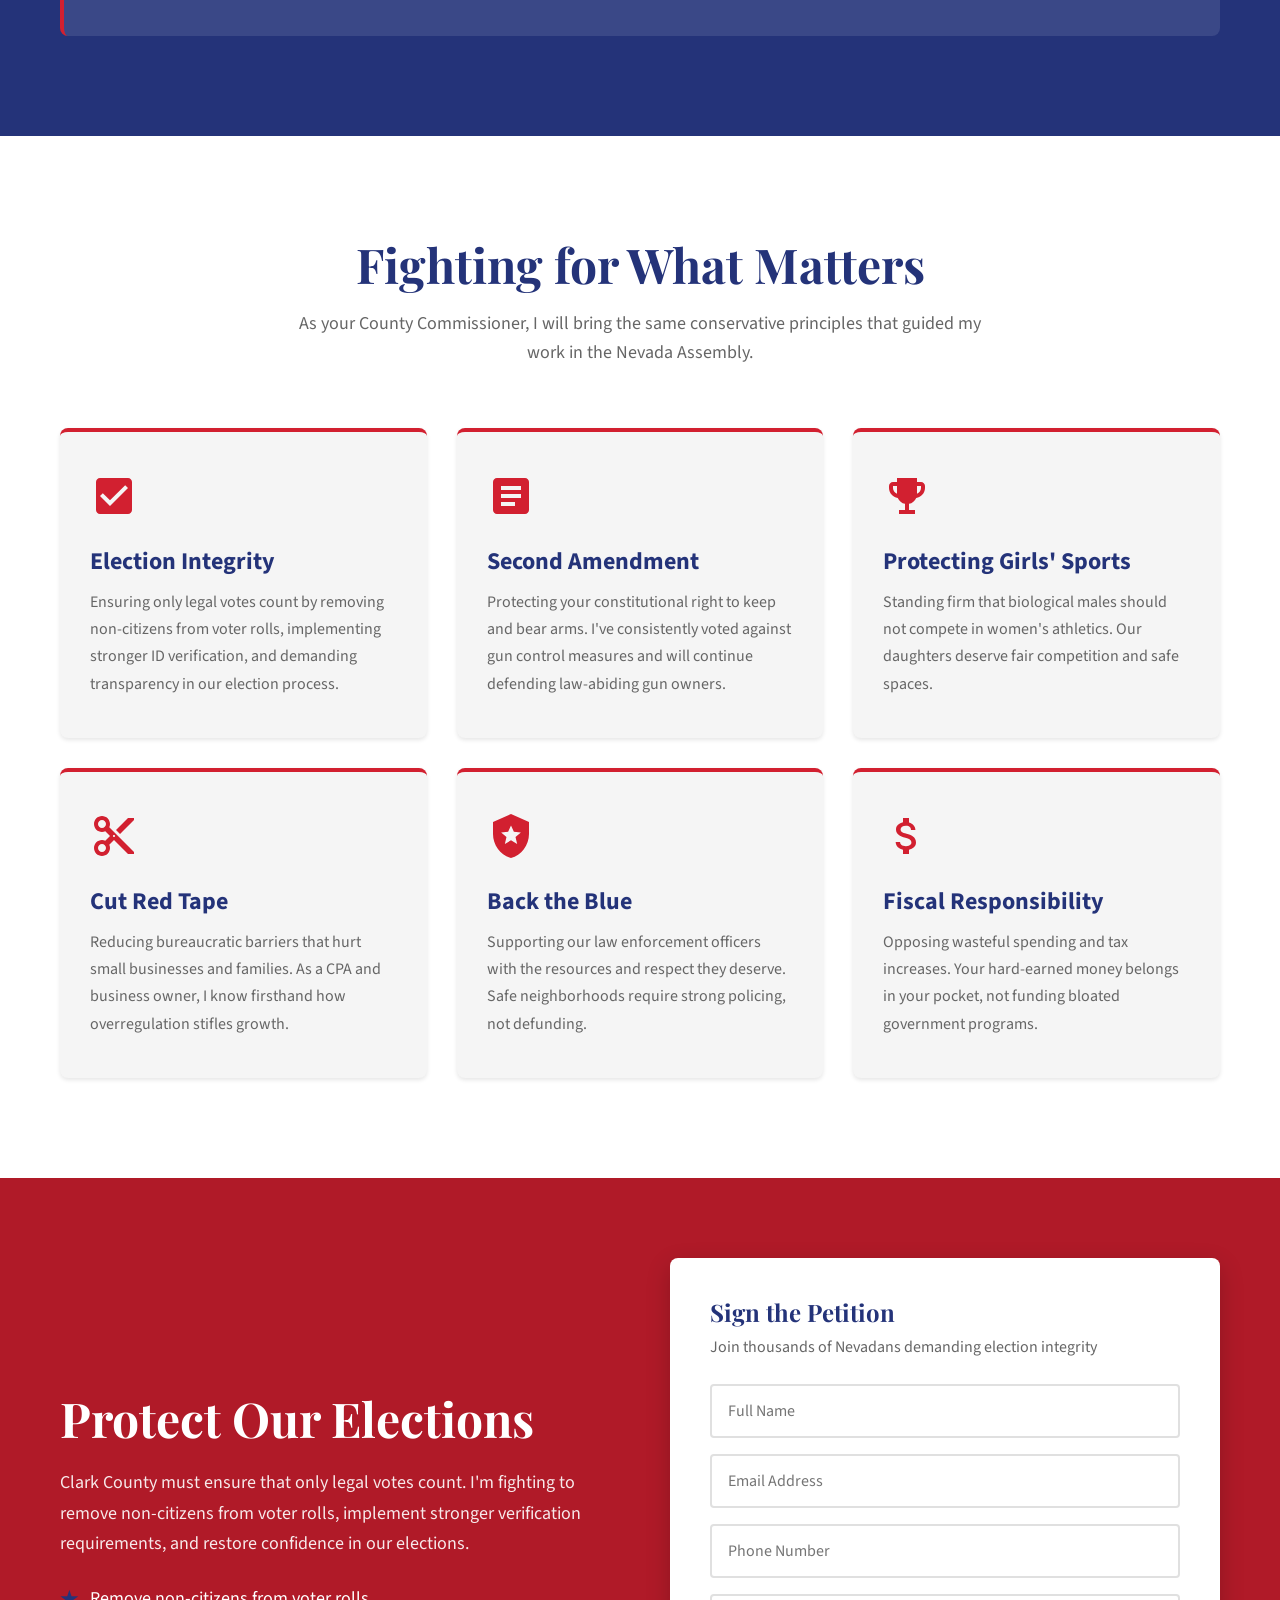
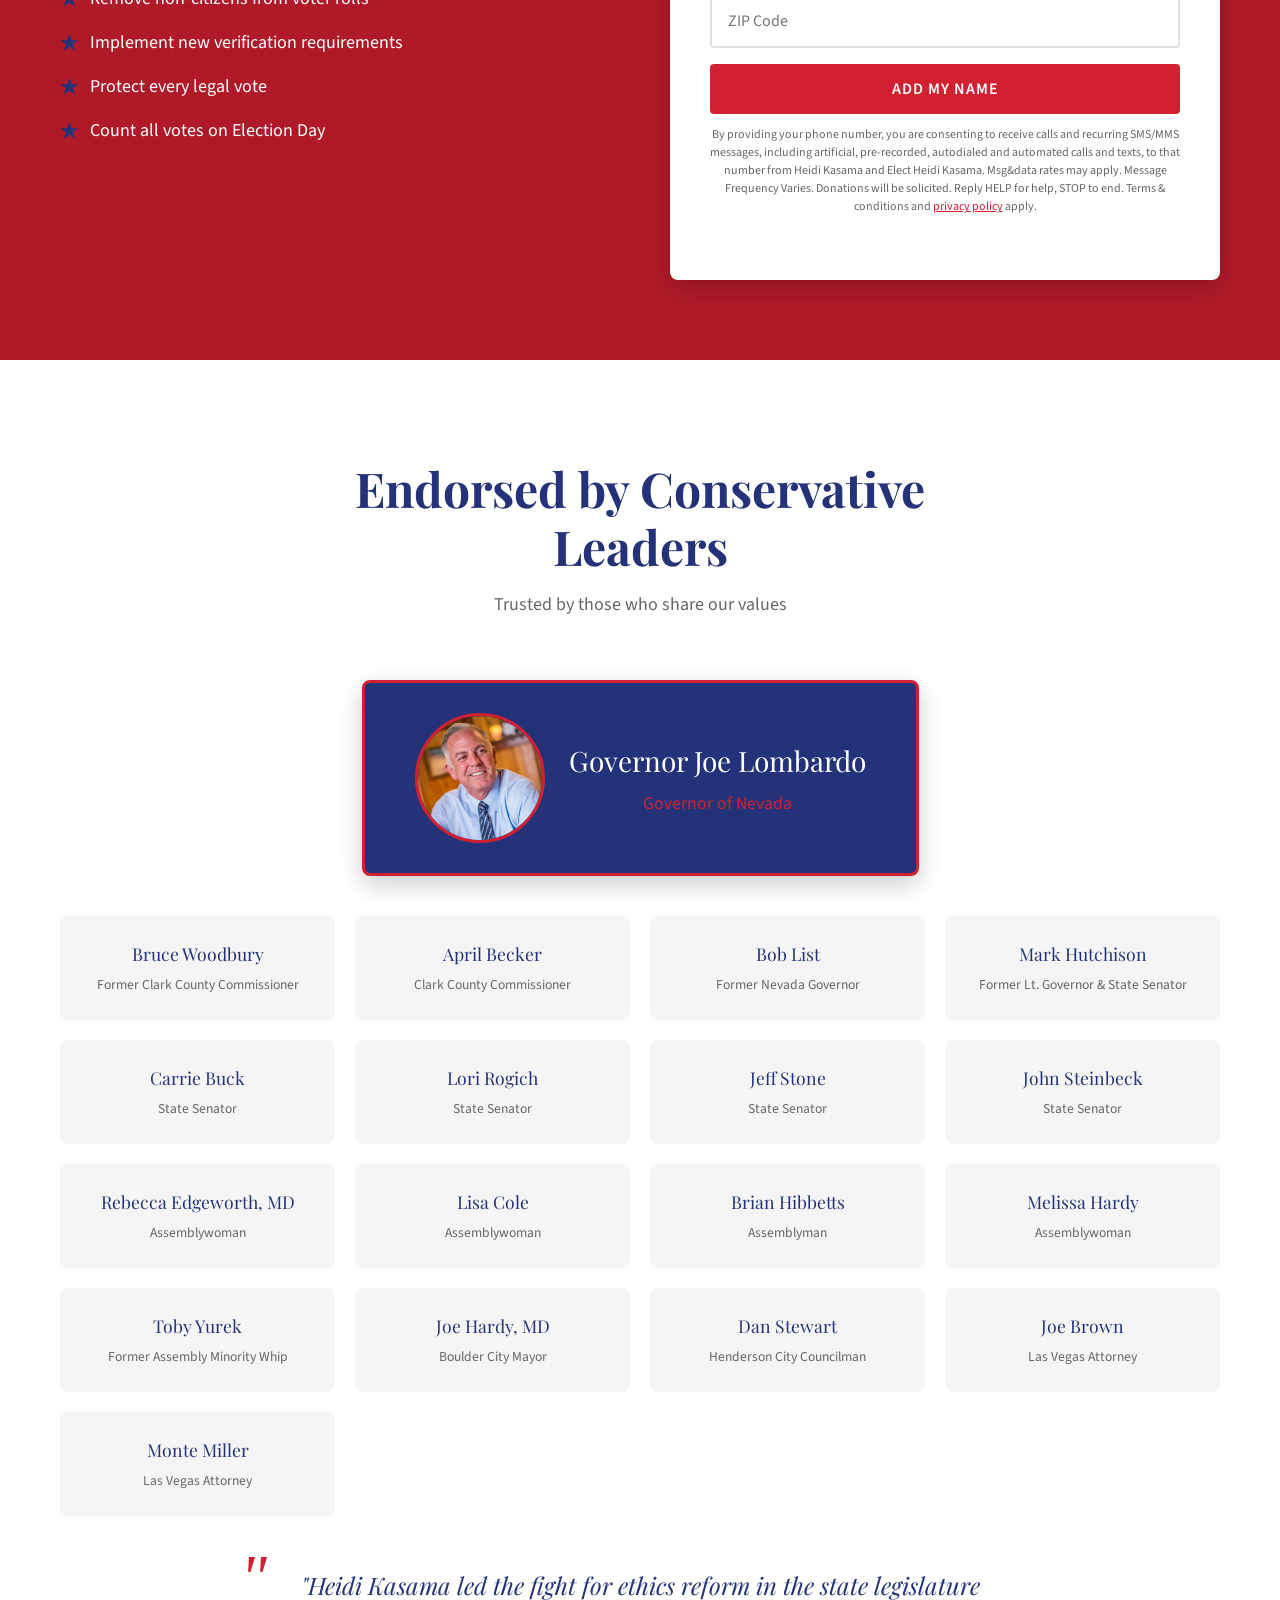
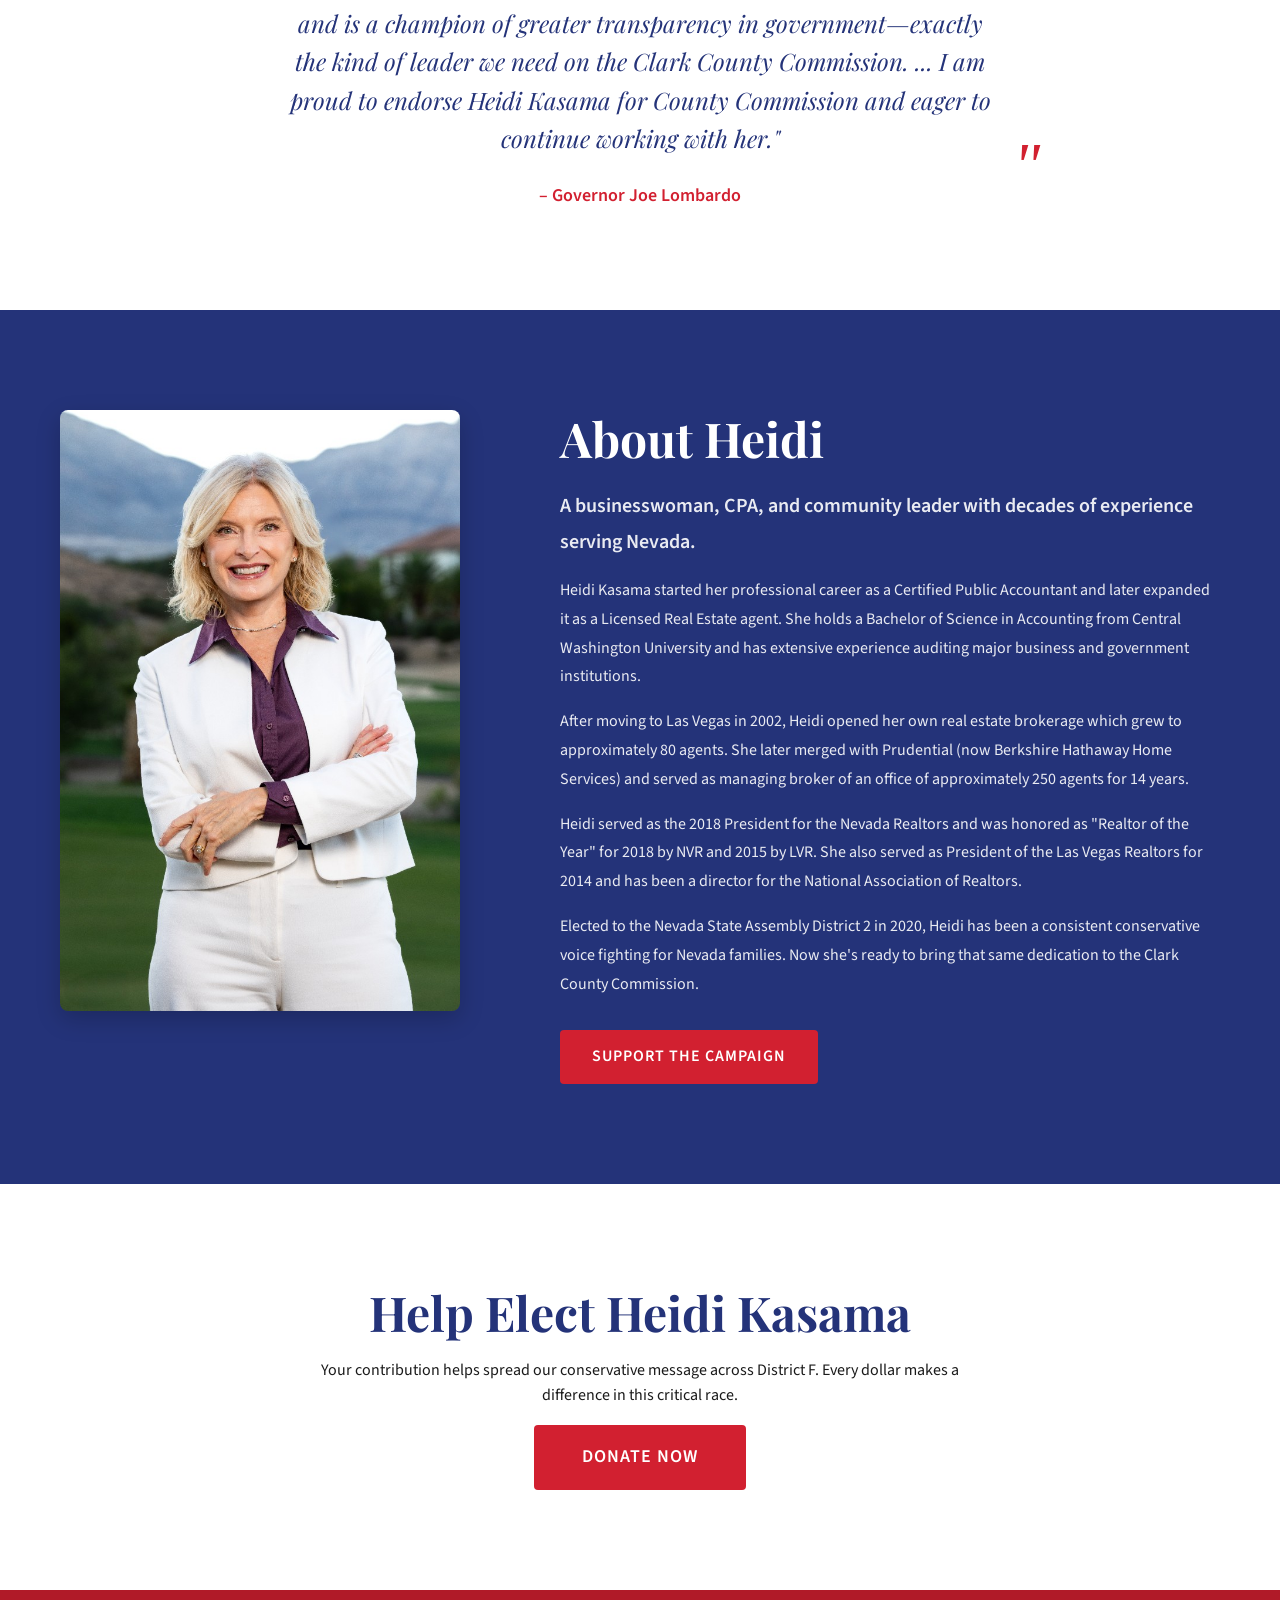
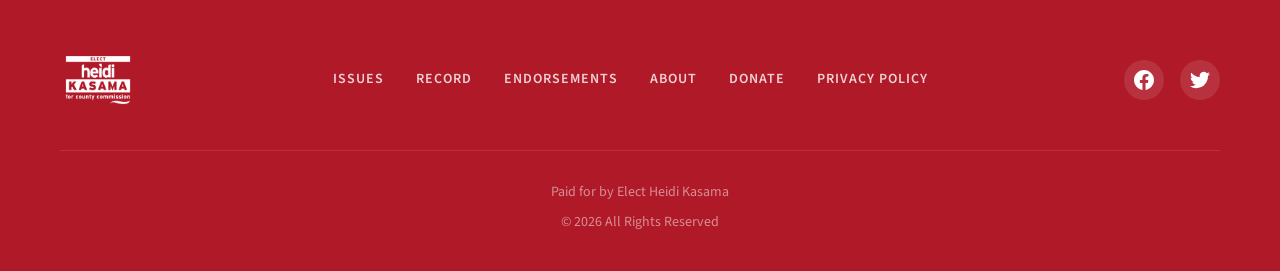
==== commit 63b6f634: "Update index.html technical edits" ====
--- a/index.html
+++ b/index.html
@@ -93,12 +93,12 @@
             <div class="record-highlights">
                 <h3>Legislative Accomplishments</h3>
                 <ul>
-                    <li>Sponsored legislation to protect election integrity and voter ID requirements</li>
+                    <li>Sponsored legislation to bolster election integrity and require voter ID</li>
                     <li>Fought against every tax increase proposed in the legislature</li>
                     <li>Championed bills to reduce regulations on small businesses</li>
                     <li>Stood against radical gender ideology in schools</li>
                     <li>Supported law enforcement funding and opposed "defund" movements</li>
-                    <li>Voted to protect Second Amendment rights in every instance</li>
+                    <li>Voted to protect Second Amendment rights</li>
                 </ul>
             </div>
         </div>
@@ -172,10 +172,10 @@
                     <h2>Protect Our Elections</h2>
                     <p>Clark County must ensure that only legal votes count. I'm fighting to remove non-citizens from voter rolls, implement stronger verification requirements, and restore confidence in our elections.</p>
                     <ul class="callout-list">
-                        <li><span class="check">✓</span> Remove non-citizens from voter rolls</li>
-                        <li><span class="check">✓</span> Implement new verification requirements</li>
-                        <li><span class="check">✓</span> Protect every legal vote</li>
-                        <li><span class="check">✓</span> Count all votes on Election Day</li>
+                        <li><span class="check">★</span> Remove non-citizens from voter rolls</li>
+                        <li><span class="check">★</span> Implement new verification requirements</li>
+                        <li><span class="check">★</span> Protect every legal vote</li>
+                        <li><span class="check">★</span> Count all votes on Election Day</li>
                     </ul>
                 </div>
                 <div class="callout-form">
--- a/css/styles.css
+++ b/css/styles.css
@@ -1,19 +1,19 @@
 /* ===================================
-   Heidi Kasama Campaign Website
-   Color Palette from Logo:
-   - Burgundy: #722F37
-   - Gold/Tan: #A68B5B
+   Heidi Kasama Campaign Website - Alt Version
+   Color Palette:
+   - Navy Blue: #243379
+   - Red: #d22030
    - Black: #1A1A1A
    - White: #FFFFFF
    =================================== */
 
 :root {
-    --burgundy: #672140;
-    --burgundy-dark: #521a33;
-    --burgundy-light: #7d2a4d;
-    --gold: #96795f;
-    --gold-light: #b09479;
-    --gold-dark: #7a6249;
+    --burgundy: #243379;
+    --burgundy-dark: #1a2659;
+    --burgundy-light: #2e4099;
+    --gold: #d22030;
+    --gold-light: #e63946;
+    --gold-dark: #b01a28;
     --black: #1A1A1A;
     --white: #FFFFFF;
     --gray-light: #F5F5F5;
@@ -97,12 +97,12 @@
 }
 
 .btn-primary {
-    background: var(--burgundy);
+    background: var(--gold);
     color: var(--white);
 }
 
 .btn-primary:hover {
-    background: var(--burgundy-dark);
+    background: var(--gold-dark);
     transform: translateY(-2px);
     box-shadow: var(--shadow-md);
 }
@@ -127,14 +127,14 @@
     font-size: 1.125rem;
 }
 
-/* Navigation - BURGUNDY */
+/* Navigation - RED */
 .navbar {
     position: fixed;
     top: 0;
     left: 0;
     right: 0;
     z-index: 1000;
-    background: rgba(103, 33, 64, 0.95);
+    background: rgba(176, 26, 40, 0.95);
     backdrop-filter: blur(10px);
     padding: 15px 0;
     transition: var(--transition);
@@ -179,14 +179,14 @@
 }
 
 .nav-link.btn-donate {
-    background: var(--white);
-    color: var(--burgundy);
+    background: var(--burgundy);
+    color: var(--white);
     padding: 10px 24px;
     border-radius: 4px;
 }
 
 .nav-link.btn-donate:hover {
-    background: var(--gold);
+    background: var(--burgundy-dark);
     color: var(--white);
 }
 
@@ -248,7 +248,7 @@
 }
 
 .hero-subtitle {
-    color: var(--gold-dark);
+    color: var(--gold);
     font-size: 1.5rem;
     font-weight: 600;
     margin-bottom: 24px;
@@ -297,7 +297,7 @@
 
 .hero-stars {
     position: absolute;
-    bottom: 40px;
+    bottom: 20px;
     left: 50%;
     transform: translateX(-50%);
     display: flex;
@@ -305,7 +305,7 @@
 }
 
 .hero-stars .star {
-    color: var(--burgundy);
+    color: var(--gold);
     font-size: 1.5rem;
     animation: pulse 2s ease-in-out infinite;
 }
@@ -323,9 +323,9 @@
     50% { opacity: 1; transform: scale(1.1); }
 }
 
-/* Callout Section (Election Integrity) - BURGUNDY */
+/* Callout Section (Election Integrity) - RED */
 .callout {
-    background: var(--burgundy);
+    background: var(--gold-dark);
     padding: 80px 20px;
 }
 
@@ -363,7 +363,7 @@
 }
 
 .callout-list .check {
-    color: var(--gold);
+    color: var(--burgundy);
     font-weight: bold;
     font-size: 1.25rem;
 }
@@ -454,7 +454,7 @@
     border-radius: 8px;
     box-shadow: var(--shadow-sm);
     transition: var(--transition);
-    border-top: 4px solid var(--burgundy);
+    border-top: 4px solid var(--gold);
 }
 
 .issue-card:hover {
@@ -469,7 +469,7 @@
 .issue-icon svg {
     width: 48px;
     height: 48px;
-    fill: var(--burgundy);
+    fill: var(--gold);
 }
 
 .issue-card h3 {
@@ -484,10 +484,10 @@
     line-height: 1.7;
 }
 
-/* Record Section - DARK GRAY */
+/* Record Section - NAVY BLUE */
 .record {
     padding: 100px 20px;
-    background: var(--black);
+    background: var(--burgundy);
 }
 
 .record-grid {
@@ -519,7 +519,7 @@
 }
 
 .record-highlights {
-    background: rgba(255,255,255,0.05);
+    background: rgba(255,255,255,0.1);
     padding: 40px;
     border-radius: 8px;
     border-left: 4px solid var(--gold);
@@ -569,6 +569,7 @@
     display: flex;
     align-items: center;
     gap: 24px;
+    box-shadow: var(--shadow-lg);
 }
 
 .endorsement-headshot {
@@ -678,13 +679,20 @@
     font-size: 1.125rem;
     font-style: normal;
     font-weight: 600;
-    color: var(--gold-dark);
-}
-
-/* About Section - DARK GRAY */
+    color: var(--gold);
+}
+
+/* About Section - NAVY BLUE */
 .about {
     padding: 100px 20px;
-    background: var(--black);
+    background: var(--burgundy);
+}
+
+.about-lead {
+    font-size: 1.25rem;
+    color: var(--gold);
+    font-weight: 600;
+    margin-bottom: 24px;
 }
 
 .about-content {
@@ -712,13 +720,6 @@
     margin-bottom: 20px;
 }
 
-.about-lead {
-    font-size: 1.25rem;
-    color: var(--gold);
-    font-weight: 600;
-    margin-bottom: 24px;
-}
-
 .about-text p {
     color: rgba(255,255,255,0.9);
     margin-bottom: 16px;
@@ -730,12 +731,12 @@
 }
 
 .about-cta .btn-primary {
-    background: var(--white);
-    color: var(--burgundy);
+    background: var(--gold);
+    color: var(--white);
 }
 
 .about-cta .btn-primary:hover {
-    background: var(--gold);
+    background: var(--gold-dark);
     color: var(--white);
 }
 
@@ -799,9 +800,9 @@
     margin-top: 24px;
 }
 
-/* Footer - BURGUNDY */
+/* Footer - RED */
 .footer {
-    background: var(--burgundy);
+    background: var(--gold-dark);
     padding: 60px 20px 30px;
 }
 
@@ -854,7 +855,7 @@
 }
 
 .footer-social a:hover {
-    background: var(--burgundy);
+    background: var(--gold);
 }
 
 .footer-social svg {
@@ -1041,7 +1042,11 @@
 
 @media (max-width: 480px) {
     .hero {
-        padding: 100px 20px 60px;
+        padding: 100px 20px 80px;
+    }
+    
+    .hero-stars {
+        bottom: 15px;
     }
     
     .hero-cta {
@@ -1068,4 +1073,14 @@
     .amount-btn {
         width: 100%;
     }
-}
+    
+    .endorsement-card.featured {
+        flex-direction: column;
+        text-align: center;
+        padding: 30px 20px;
+    }
+    
+    .endorsement-headshot {
+        margin-bottom: 10px;
+    }
+}
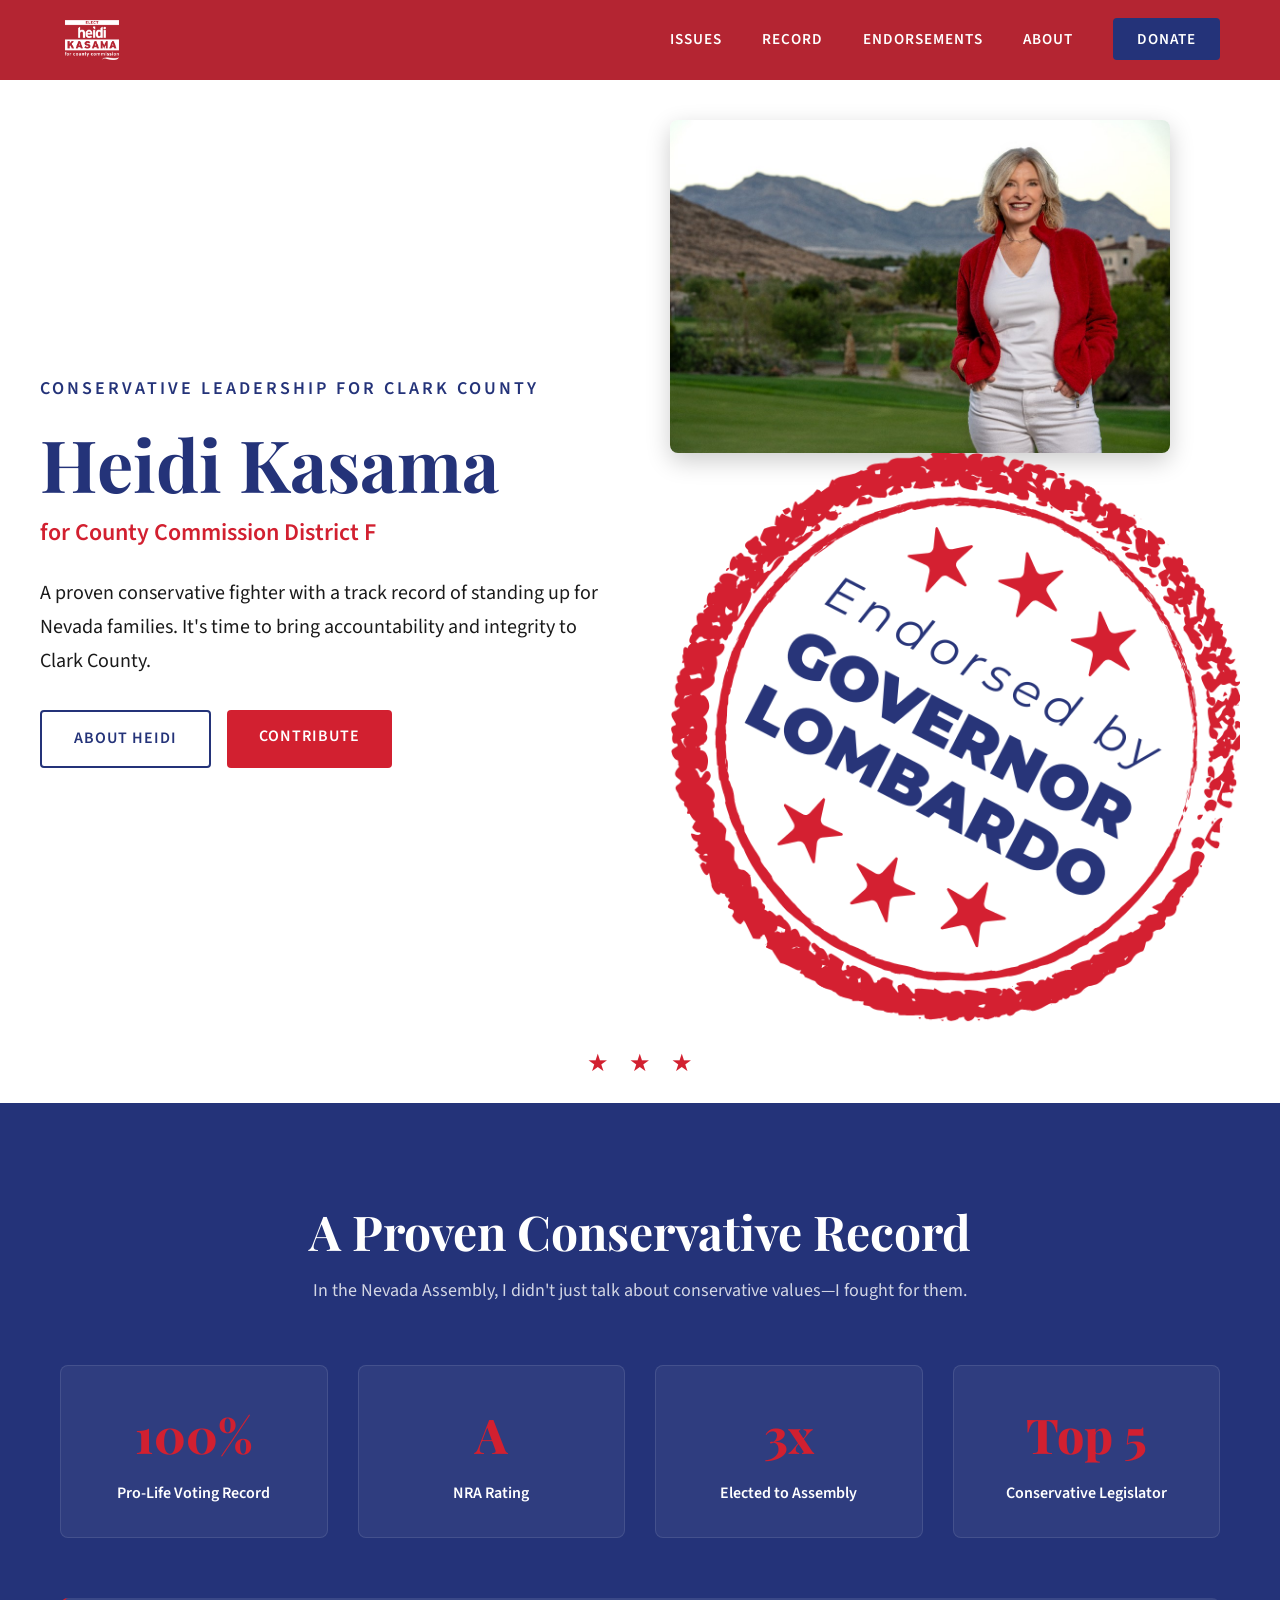
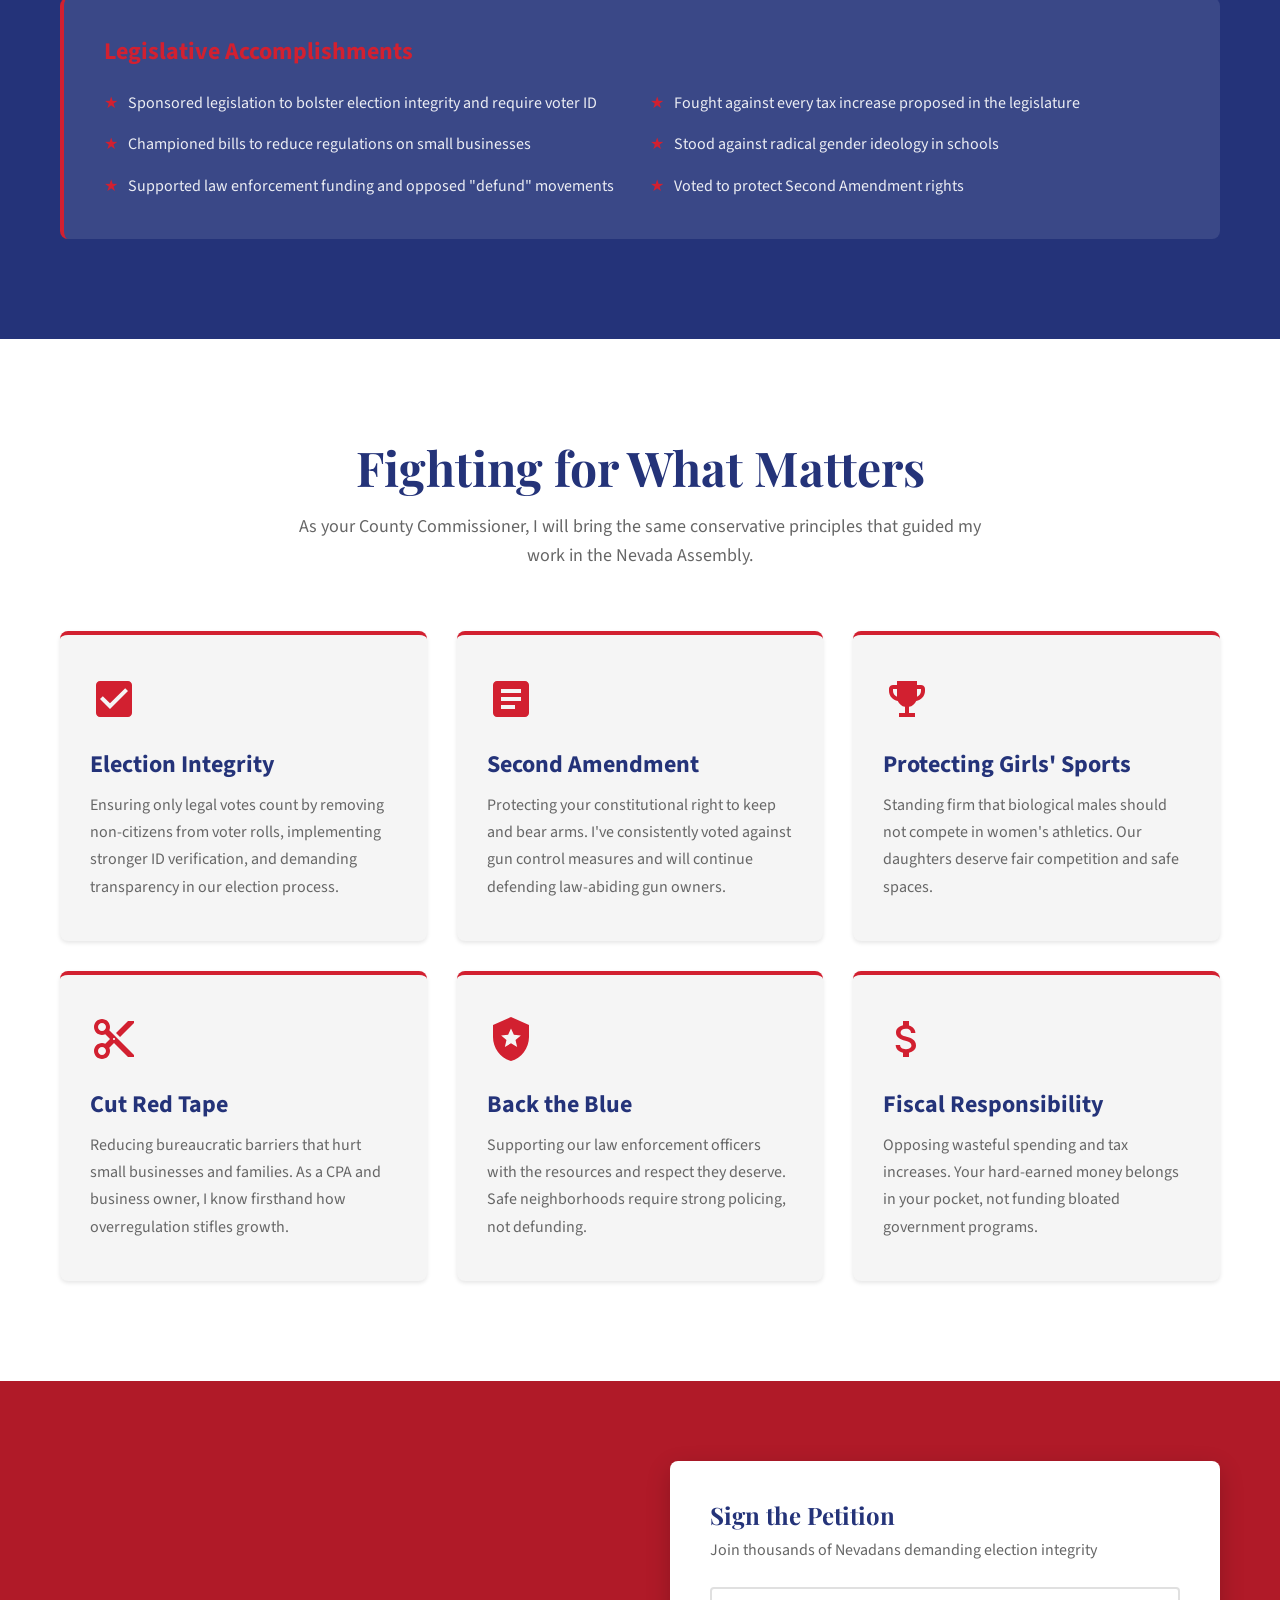
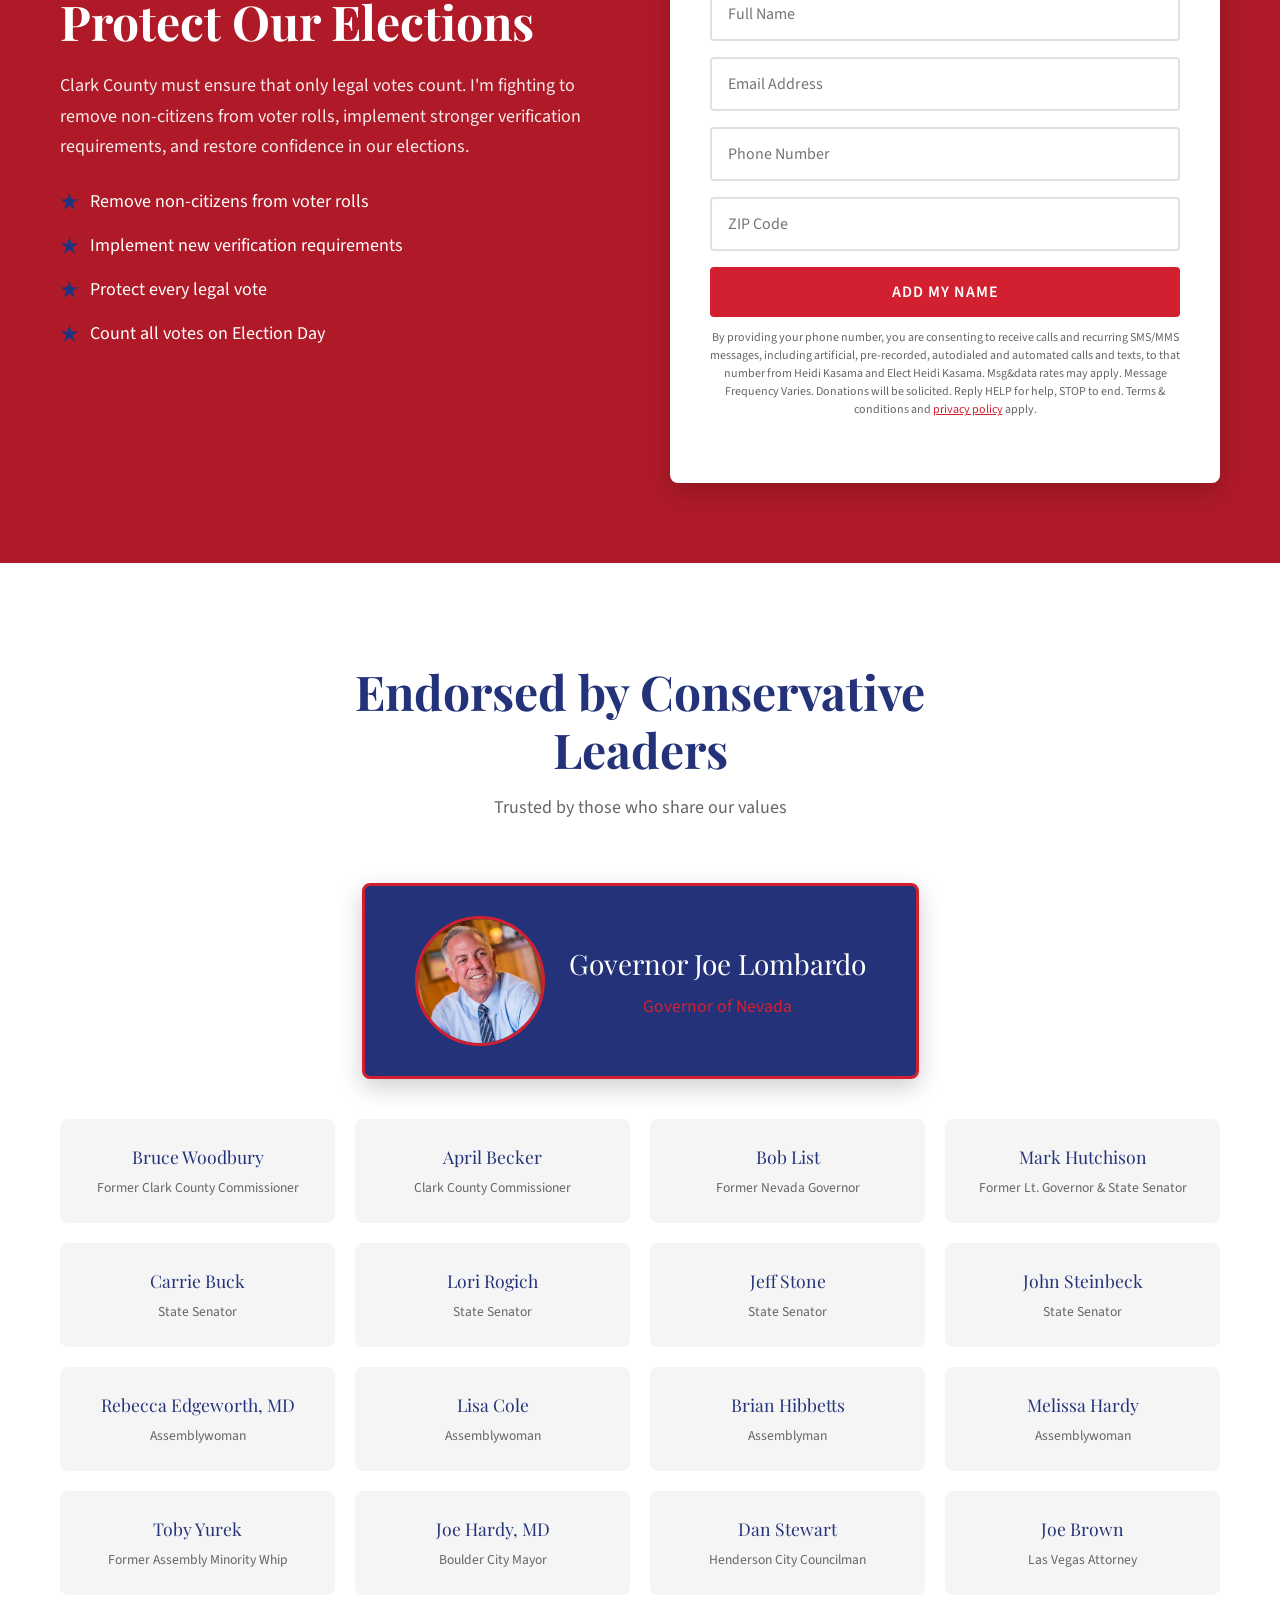
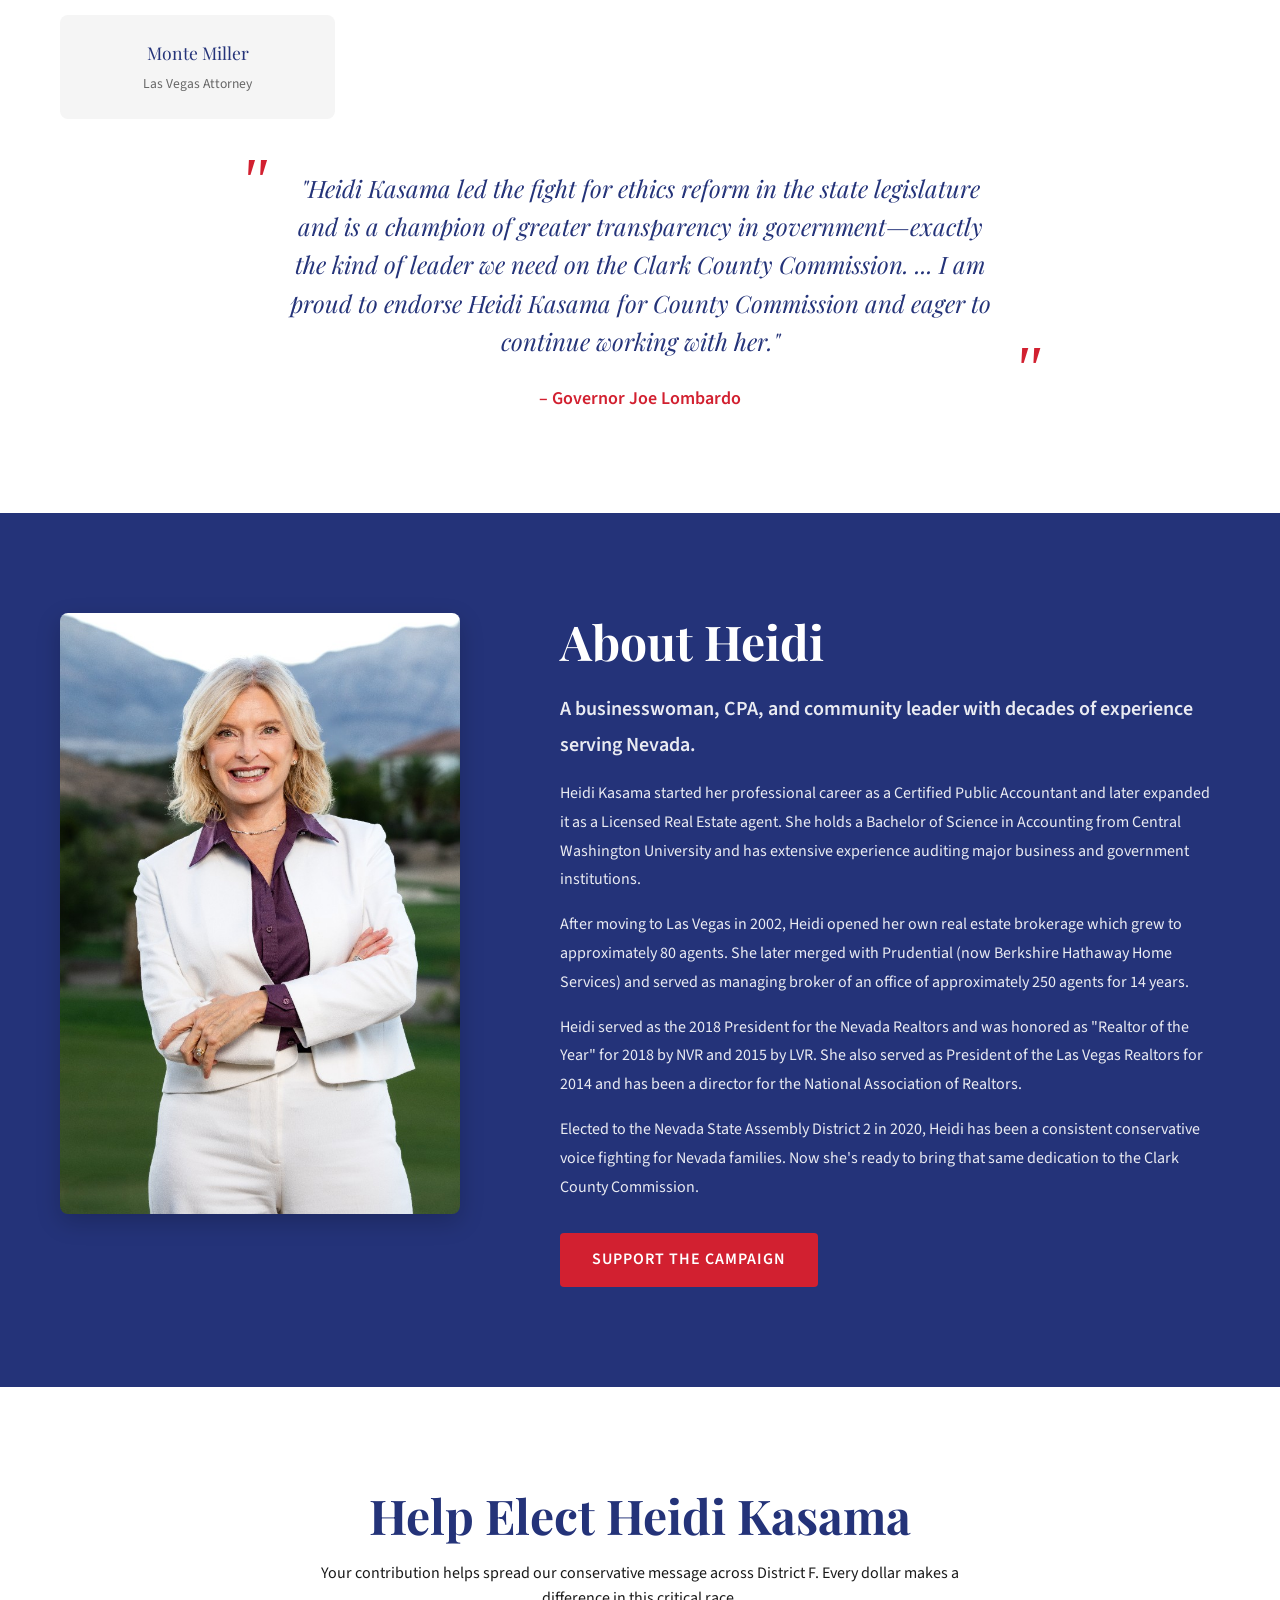
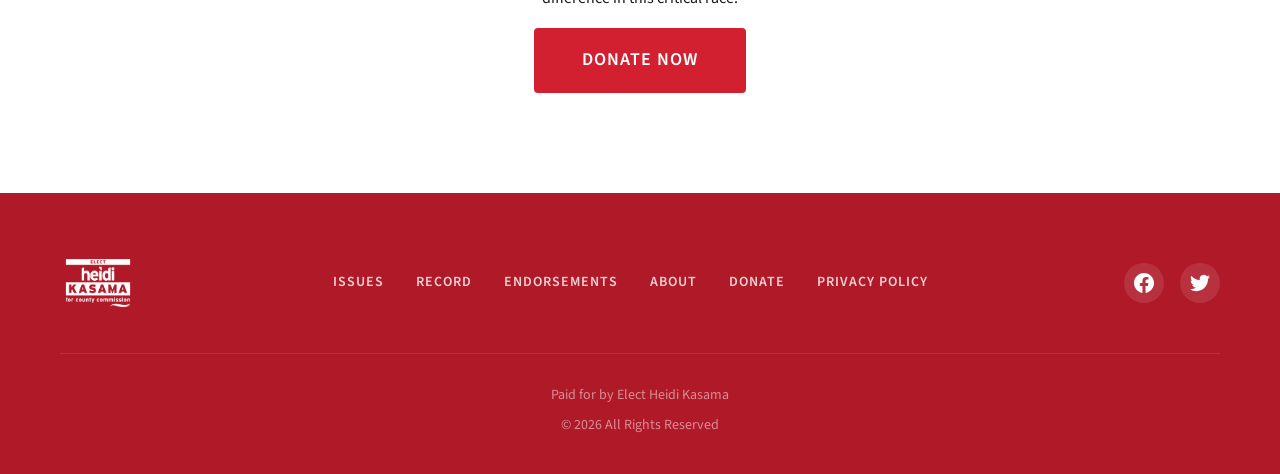
==== commit ba09c879: "Update index.html dana edits" ====
--- a/index.html
+++ b/index.html
@@ -36,7 +36,7 @@
                 <li><a href="#record" class="nav-link">Record</a></li>
                 <li><a href="#endorsements" class="nav-link">Endorsements</a></li>
                 <li><a href="#about" class="nav-link">About</a></li>
-                <li><a href="#donate" class="nav-link btn-donate">Donate</a></li>
+                <li><a href="https://secure.winred.com/elect-heidi-kasama-fe3447e0/donate" class="nav-link btn-donate" target="_blank" rel="noopener">Donate</a></li>
             </ul>
         </div>
     </nav>
@@ -51,11 +51,15 @@
                 <p class="hero-subtitle">for County Commission District F</p>
                 <p class="hero-description">A proven conservative fighter with a track record of standing up for Nevada families. It's time to bring accountability and integrity to Clark County.</p>
                 <div class="hero-cta">
-                    <a href="#donate" class="btn btn-primary">Contribute</a>
+                    <a href="#about" class="btn btn-secondary">About Heidi</a>
+                    <a href="https://secure.winred.com/elect-heidi-kasama-fe3447e0/donate" class="btn btn-primary" target="_blank" rel="noopener">Contribute</a>
                 </div>
             </div>
             <div class="hero-image">
-                <img src="assets/hero-photo.png" alt="Heidi Kasama" class="hero-photo">
+                <div class="hero-photo-wrap">
+                    <img src="assets/hero-photo.png" alt="Heidi Kasama" class="hero-photo">
+                    <img src="assets/ENDORSED BY GOVERNOR LOMBARDO.png" alt="Endorsed by Governor Lombardo" class="hero-stamp">
+                </div>
             </div>
         </div>
         <div class="hero-stars">
@@ -304,7 +308,7 @@
                     <p>Heidi served as the 2018 President for the Nevada Realtors and was honored as "Realtor of the Year" for 2018 by NVR and 2015 by LVR. She also served as President of the Las Vegas Realtors for 2014 and has been a director for the National Association of Realtors.</p>
                     <p>Elected to the Nevada State Assembly District 2 in 2020, Heidi has been a consistent conservative voice fighting for Nevada families. Now she's ready to bring that same dedication to the Clark County Commission.</p>
                     <div class="about-cta">
-                        <a href="#donate" class="btn btn-primary">Support the Campaign</a>
+                        <a href="https://secure.winred.com/elect-heidi-kasama-fe3447e0/donate" class="btn btn-primary" target="_blank" rel="noopener">Support the Campaign</a>
                     </div>
                 </div>
             </div>
@@ -354,5 +358,3 @@
     </footer>
 
     <script src="js/main.js"></script>
-</body>
-</html>
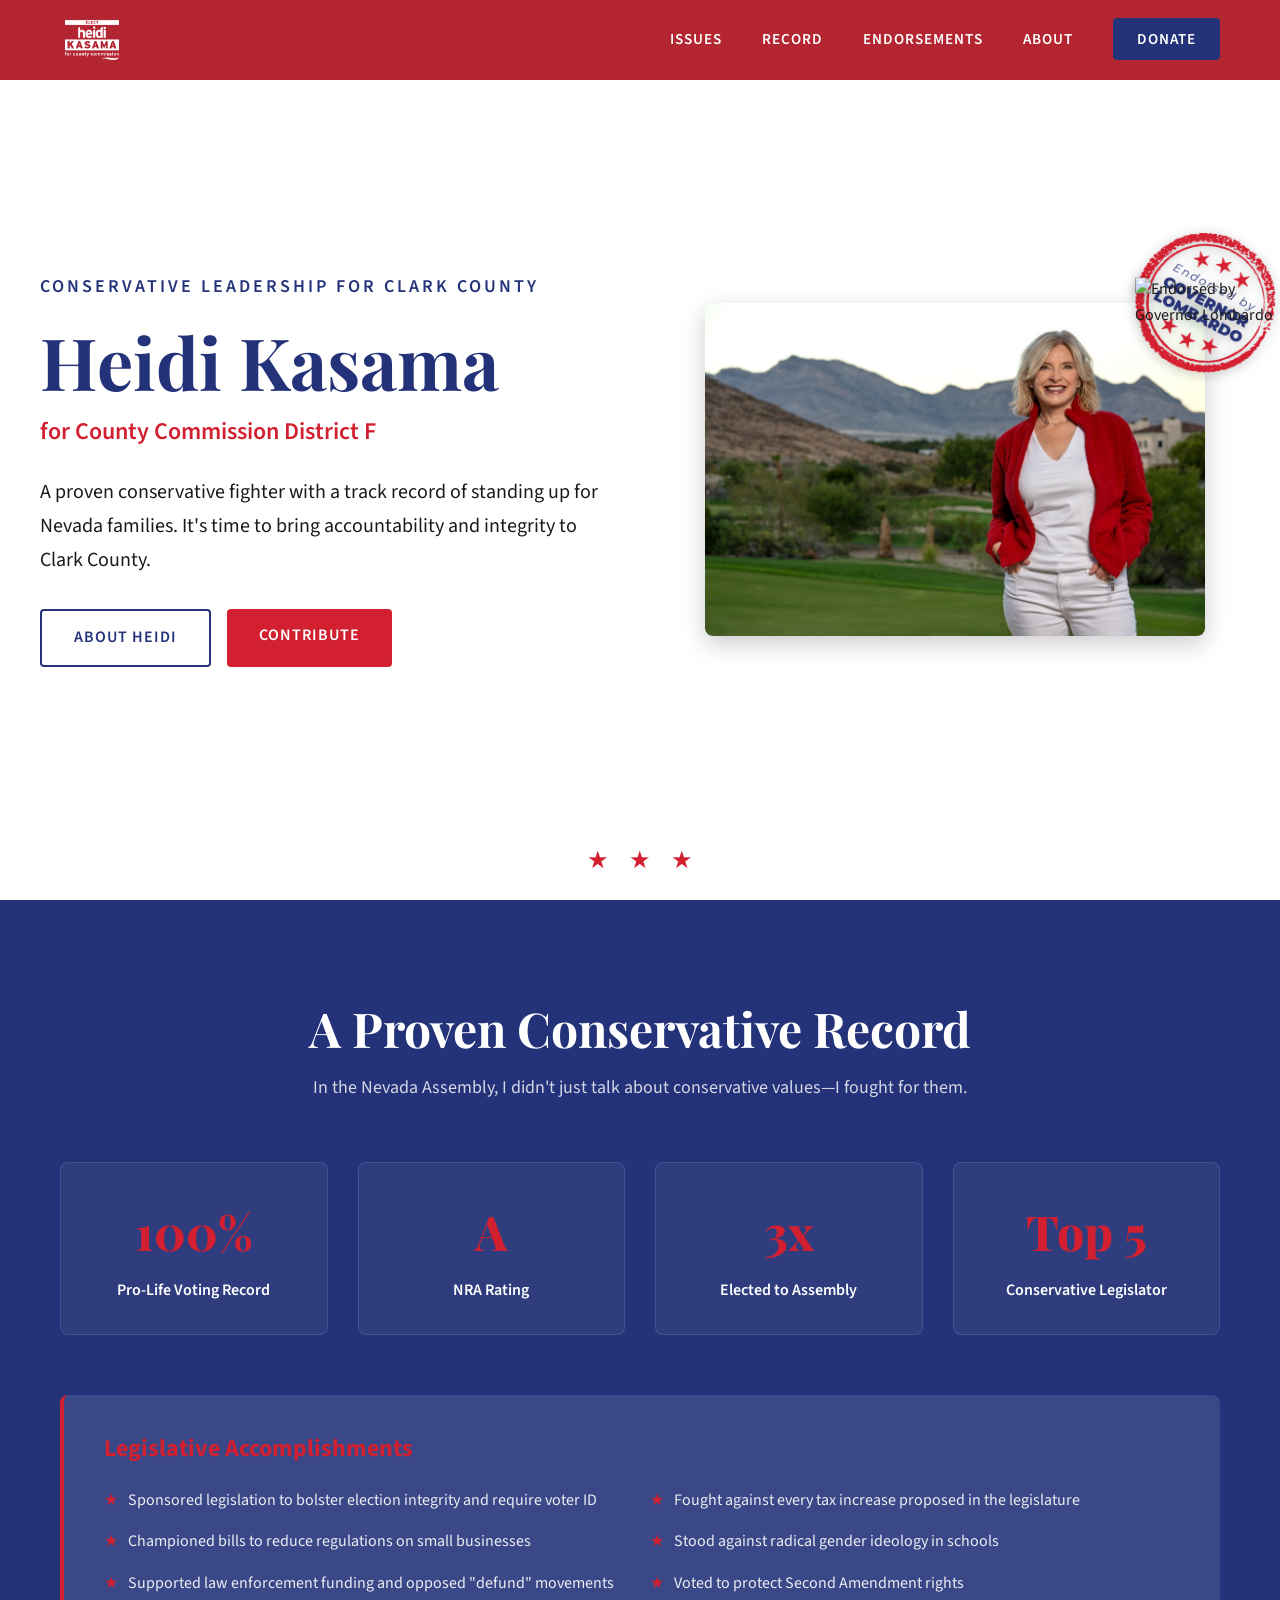
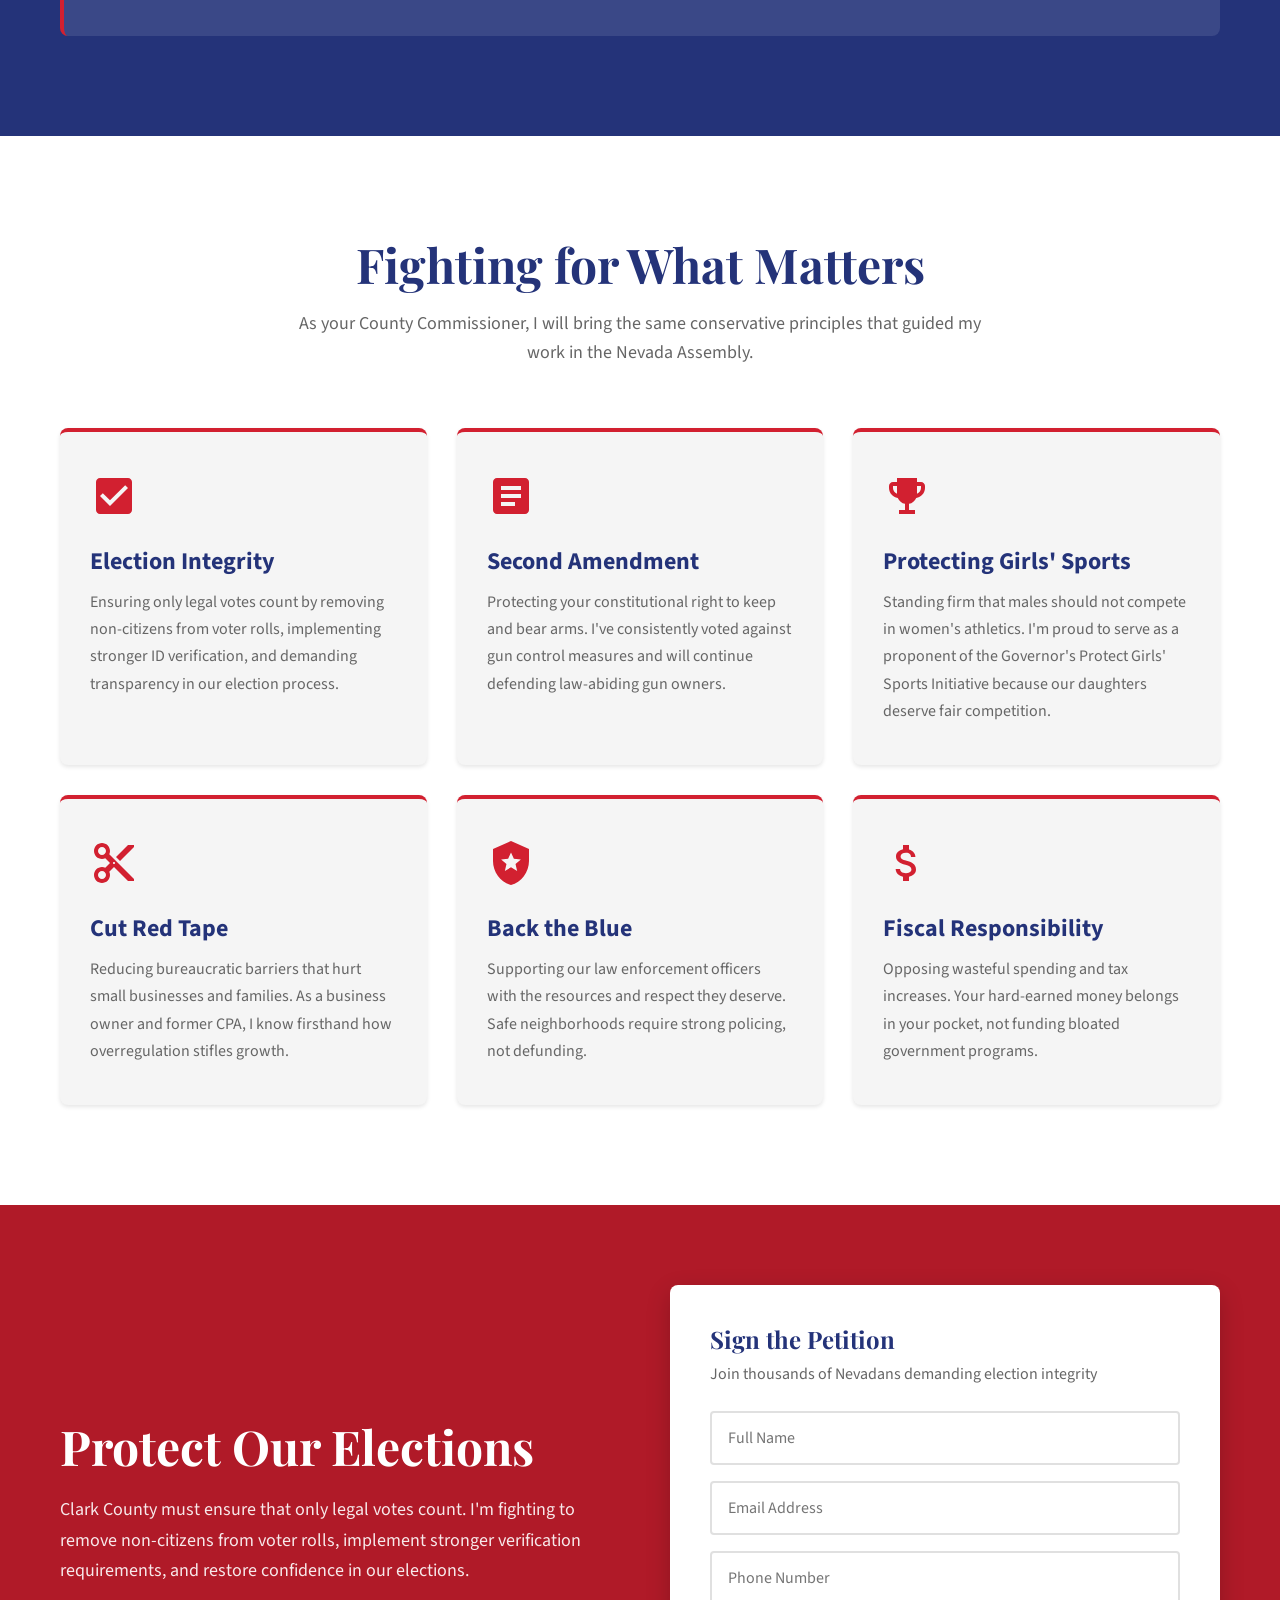
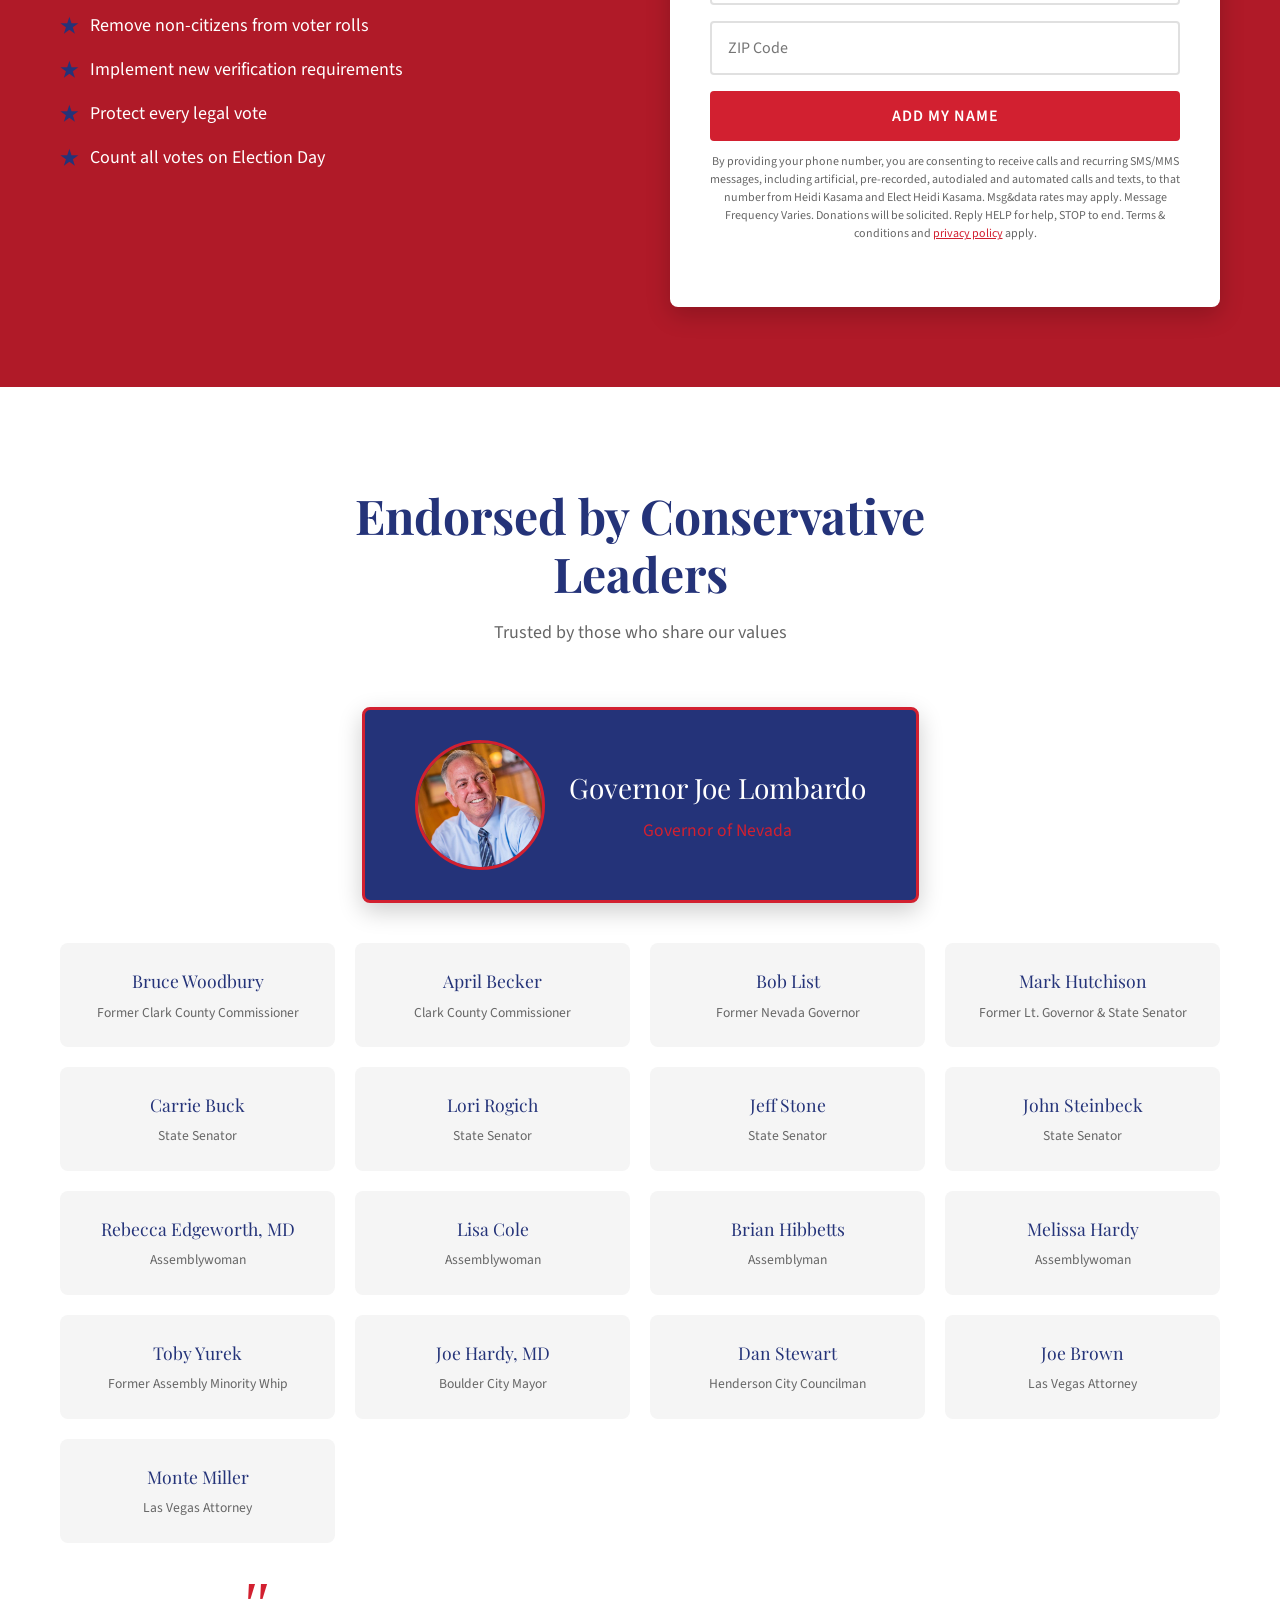
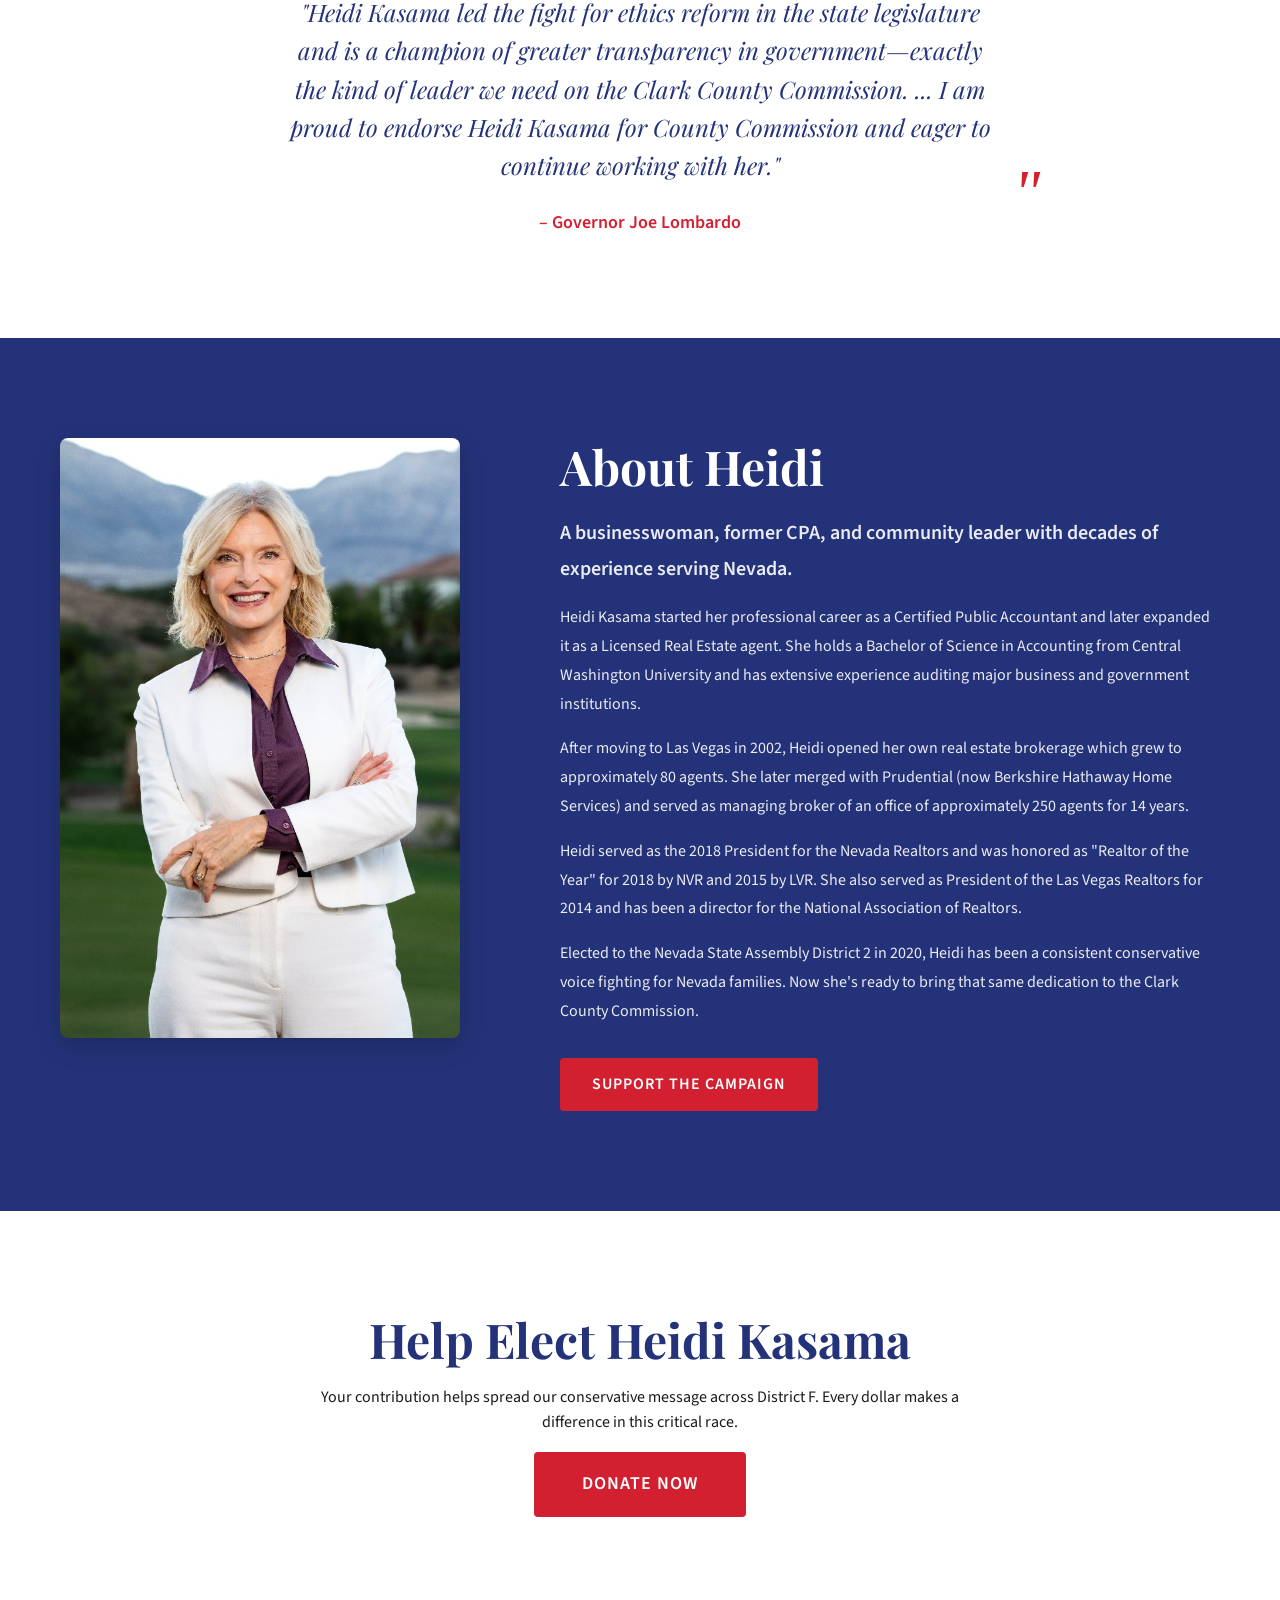
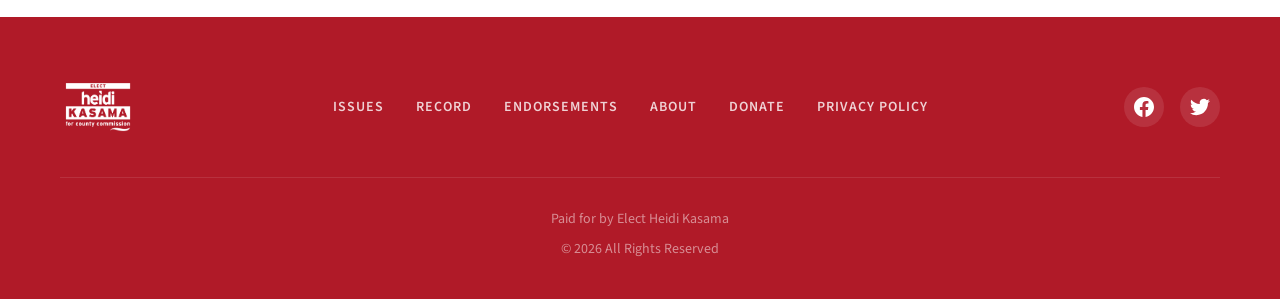
==== commit c55f4143: "Update index.html Copy Edits" ====
--- a/index.html
+++ b/index.html
@@ -58,7 +58,8 @@
             <div class="hero-image">
                 <div class="hero-photo-wrap">
                     <img src="assets/hero-photo.png" alt="Heidi Kasama" class="hero-photo">
-                    <img src="assets/ENDORSED BY GOVERNOR LOMBARDO.png" alt="Endorsed by Governor Lombardo" class="hero-stamp">
+                    <img src="assets/ENDORSED BY GOVERNOR LOMBARDO.png" alt="Endorsed by Governor Lombardo" class="hero-stamp hero-stamp--desktop">
+                    <img src="assets/ENDORSED BY GOVERNOR LOMBARDO v2.png" alt="Endorsed by Governor Lombardo" class="hero-stamp hero-stamp--mobile">
                 </div>
             </div>
         </div>
@@ -138,7 +139,7 @@
                         <svg viewBox="0 0 24 24" fill="currentColor"><path d="M19 5h-2V3H7v2H5c-1.1 0-2 .9-2 2v1c0 2.55 1.92 4.63 4.39 4.94.63 1.5 1.98 2.63 3.61 2.96V19H8v2h8v-2h-3v-3.1c1.63-.33 2.98-1.46 3.61-2.96C19.08 12.63 21 10.55 21 8V7c0-1.1-.9-2-2-2zM5 8V7h2v3.82C5.84 10.4 5 9.3 5 8zm14 0c0 1.3-.84 2.4-2 2.82V7h2v1z"/></svg>
                     </div>
                     <h3>Protecting Girls' Sports</h3>
-                    <p>Standing firm that biological males should not compete in women's athletics. Our daughters deserve fair competition and safe spaces.</p>
+                    <p>Standing firm that males should not compete in women's athletics. I'm proud to serve as a proponent of the Governor's Protect Girls' Sports Initiative because our daughters deserve fair competition.</p>
                 </div>
                 <div class="issue-card">
                     <div class="issue-icon">
@@ -146,7 +147,7 @@
                         <svg viewBox="0 0 24 24" fill="currentColor"><path d="M9.64 7.64c.23-.5.36-1.05.36-1.64 0-2.21-1.79-4-4-4S2 3.79 2 6s1.79 4 4 4c.59 0 1.14-.13 1.64-.36L10 12l-2.36 2.36C7.14 14.13 6.59 14 6 14c-2.21 0-4 1.79-4 4s1.79 4 4 4 4-1.79 4-4c0-.59-.13-1.14-.36-1.64L12 14l7 7h3v-1L9.64 7.64zM6 8c-1.1 0-2-.89-2-2s.9-2 2-2 2 .89 2 2-.9 2-2 2zm0 12c-1.1 0-2-.89-2-2s.9-2 2-2 2 .89 2 2-.9 2-2 2zm6-7.5c-.28 0-.5-.22-.5-.5s.22-.5.5-.5.5.22.5.5-.22.5-.5.5zM19 3l-6 6 2 2 7-7V3h-3z"/></svg>
                     </div>
                     <h3>Cut Red Tape</h3>
-                    <p>Reducing bureaucratic barriers that hurt small businesses and families. As a CPA and business owner, I know firsthand how overregulation stifles growth.</p>
+                    <p>Reducing bureaucratic barriers that hurt small businesses and families. As a business owner and former CPA, I know firsthand how overregulation stifles growth.</p>
                 </div>
                 <div class="issue-card">
                     <div class="issue-icon">
@@ -302,7 +303,7 @@
                 </div>
                 <div class="about-text">
                     <h2>About Heidi</h2>
-                    <p class="about-lead">A businesswoman, CPA, and community leader with decades of experience serving Nevada.</p>
+                    <p class="about-lead">A businesswoman, former CPA, and community leader with decades of experience serving Nevada.</p>
                     <p>Heidi Kasama started her professional career as a Certified Public Accountant and later expanded it as a Licensed Real Estate agent. She holds a Bachelor of Science in Accounting from Central Washington University and has extensive experience auditing major business and government institutions.</p>
                     <p>After moving to Las Vegas in 2002, Heidi opened her own real estate brokerage which grew to approximately 80 agents. She later merged with Prudential (now Berkshire Hathaway Home Services) and served as managing broker of an office of approximately 250 agents for 14 years.</p>
                     <p>Heidi served as the 2018 President for the Nevada Realtors and was honored as "Realtor of the Year" for 2018 by NVR and 2015 by LVR. She also served as President of the Las Vegas Realtors for 2014 and has been a director for the National Association of Realtors.</p>
@@ -358,3 +359,5 @@
     </footer>
 
     <script src="js/main.js"></script>
+</body>
+</html>
--- a/css/styles.css
+++ b/css/styles.css
@@ -175,7 +175,7 @@
 }
 
 .nav-link:hover {
-    color: var(--gold);
+    color: var(--burgundy-light);
 }
 
 .nav-link.btn-donate {
@@ -270,6 +270,23 @@
 .hero-image {
     display: flex;
     justify-content: center;
+}
+
+.hero-photo-wrap {
+    position: relative;
+    display: inline-block;
+}
+
+.hero-stamp {
+    position: absolute;
+    top: 0;
+    right: 0;
+    transform: translate(50%, -50%);
+    width: 140px;
+    height: auto;
+    max-width: 45%;
+    z-index: 2;
+    filter: drop-shadow(0 2px 6px rgba(0,0,0,0.25));
 }
 
 .hero-photo {
